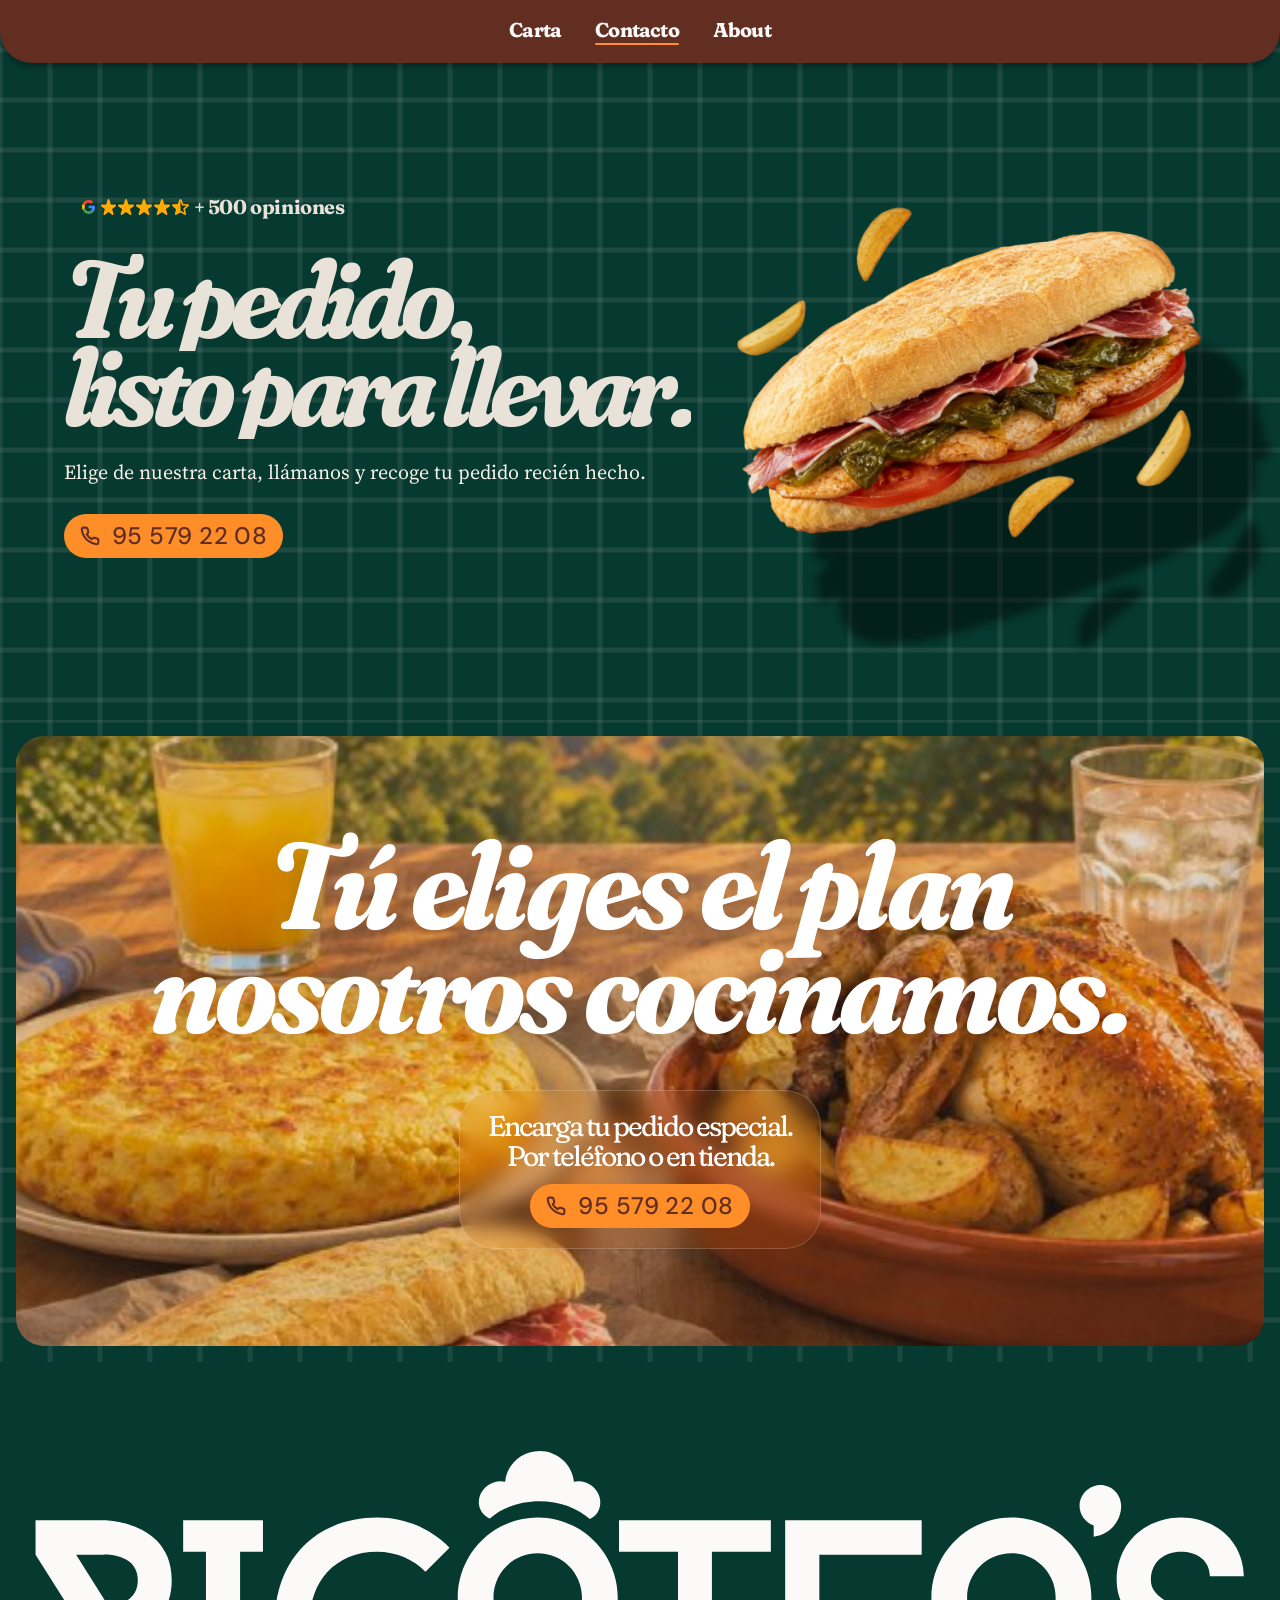
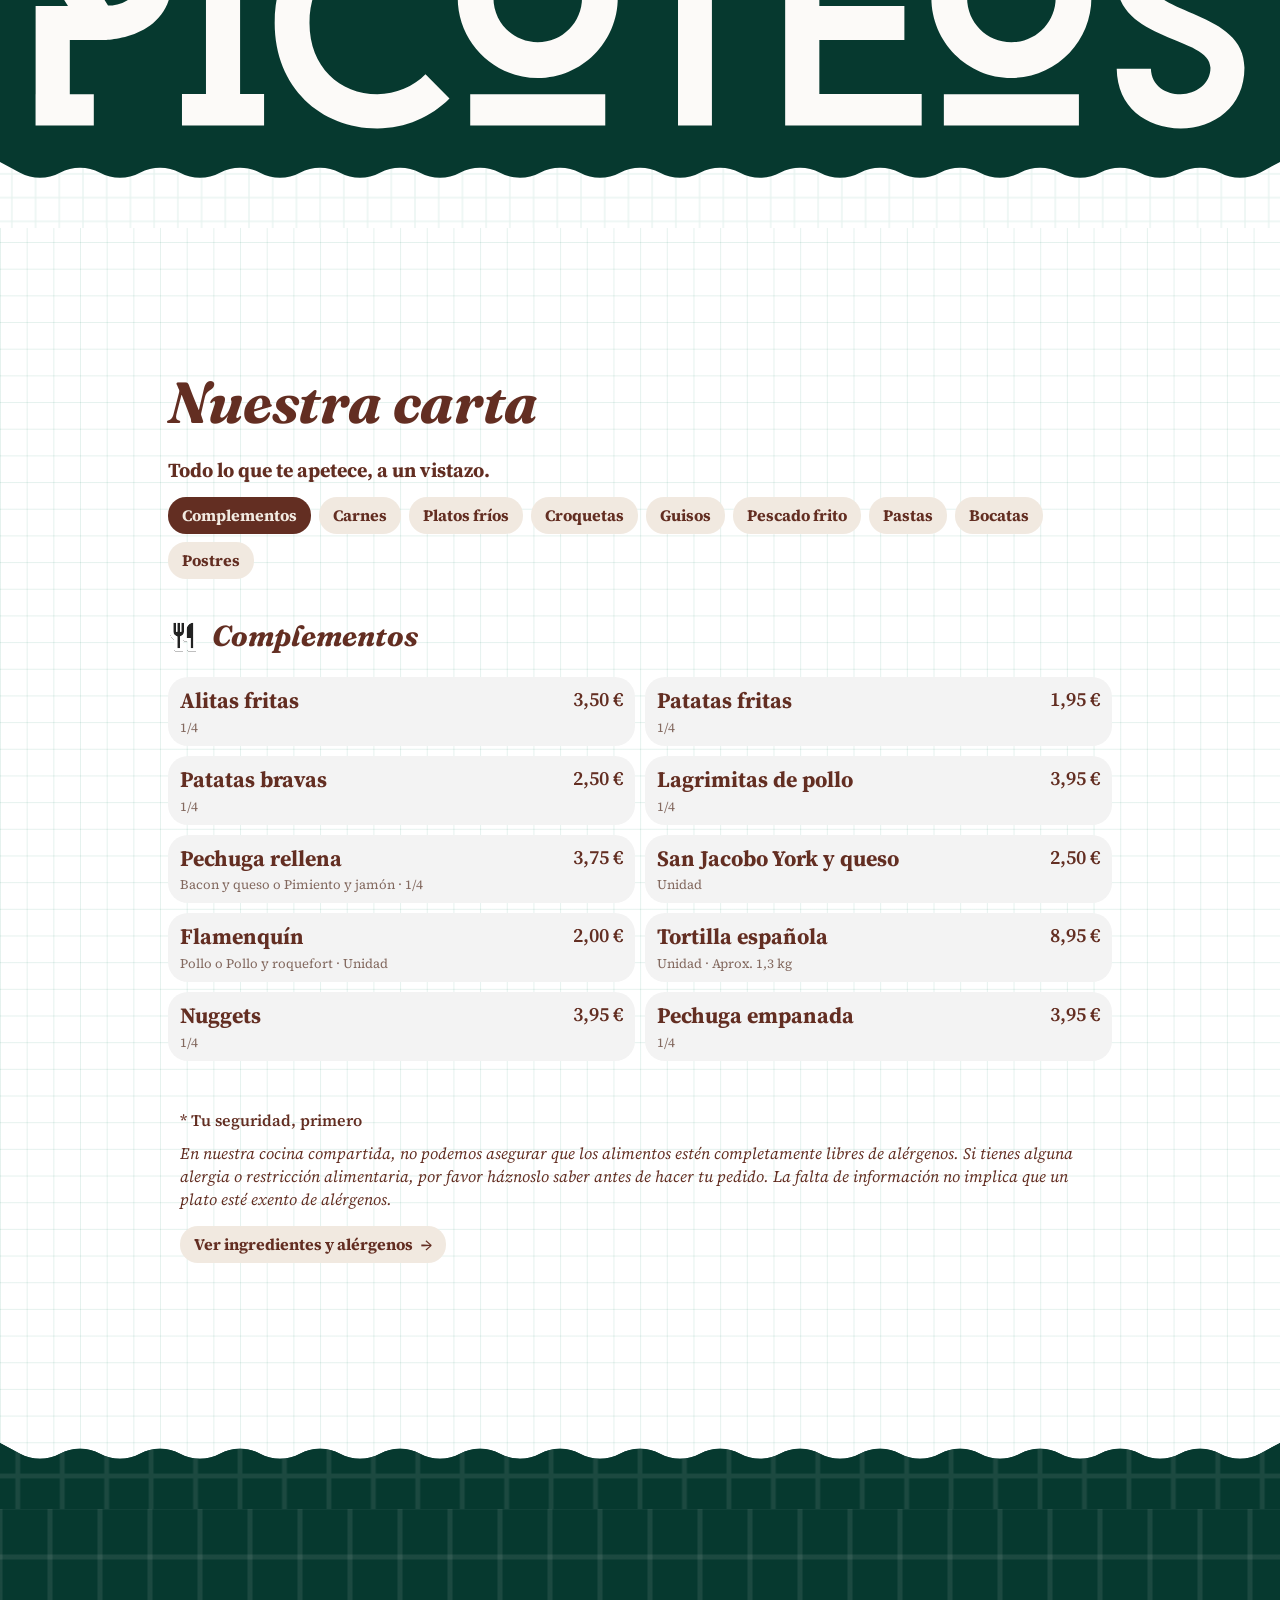
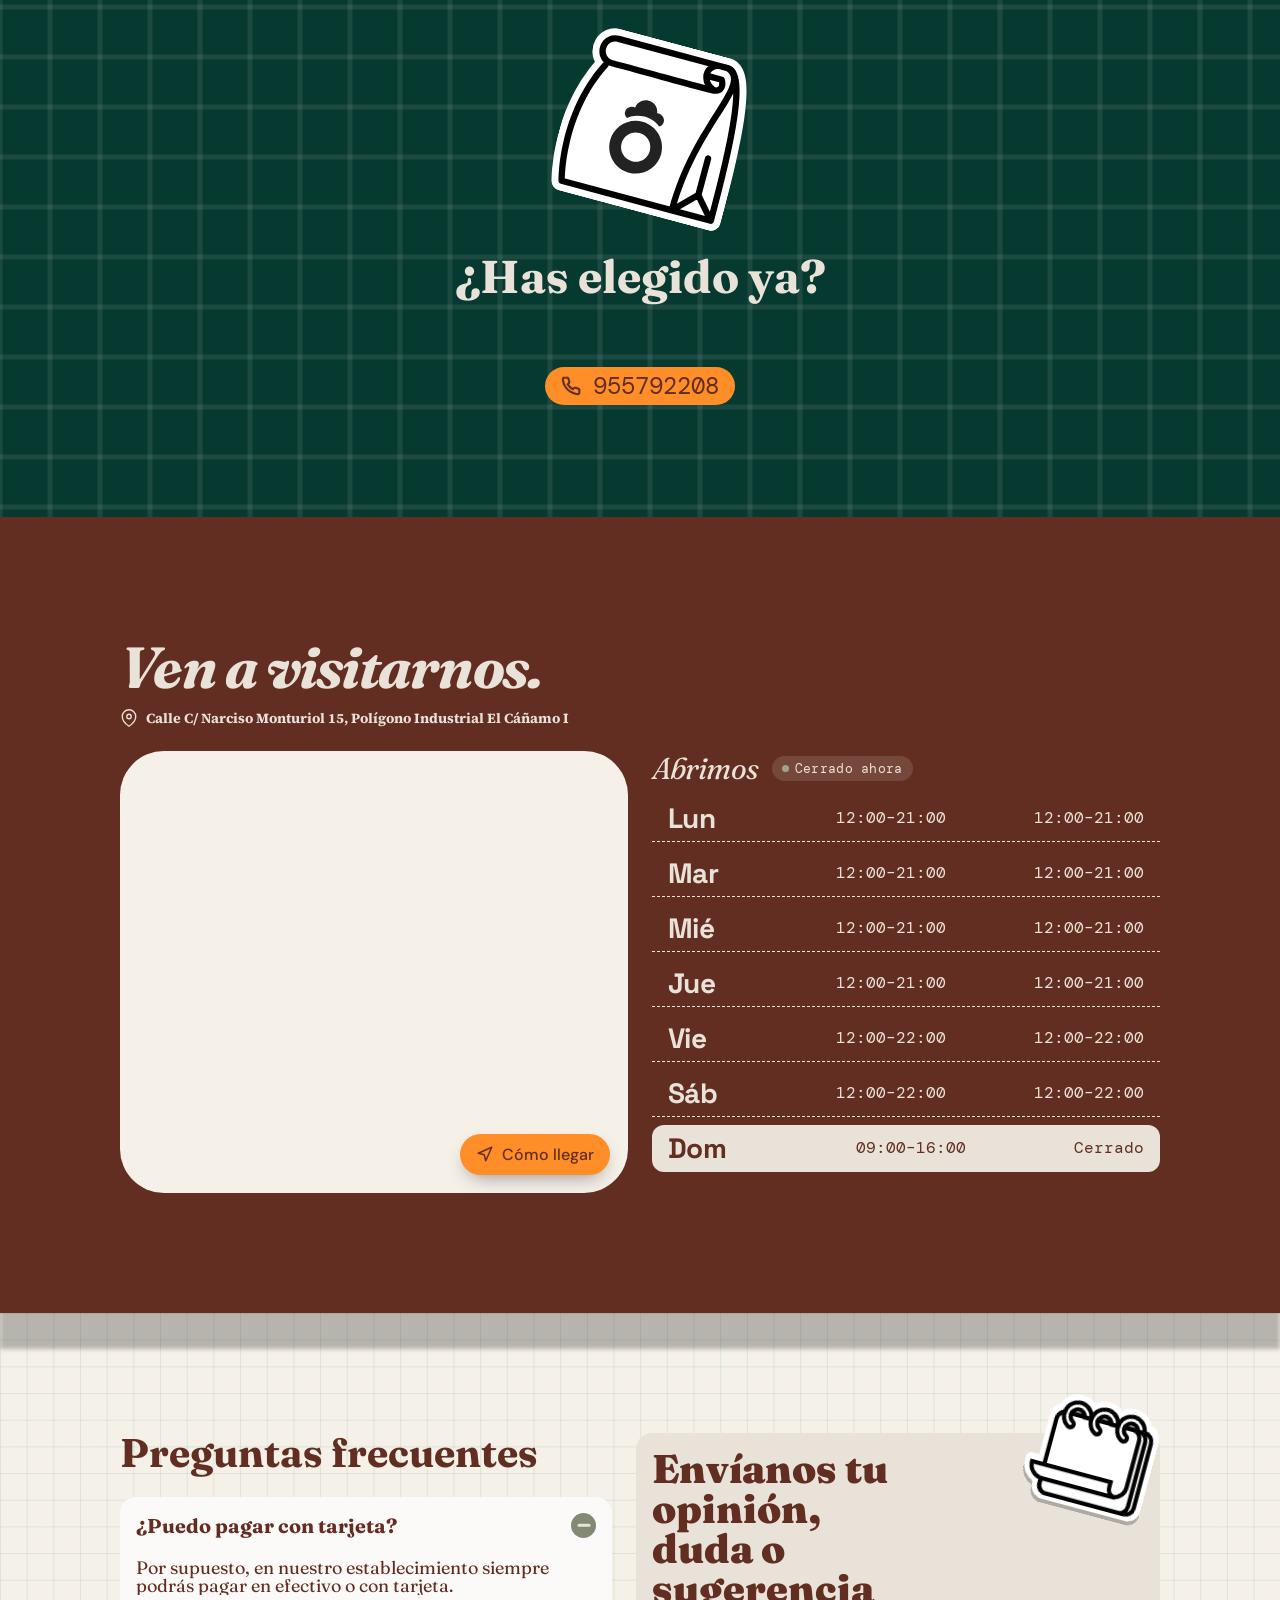
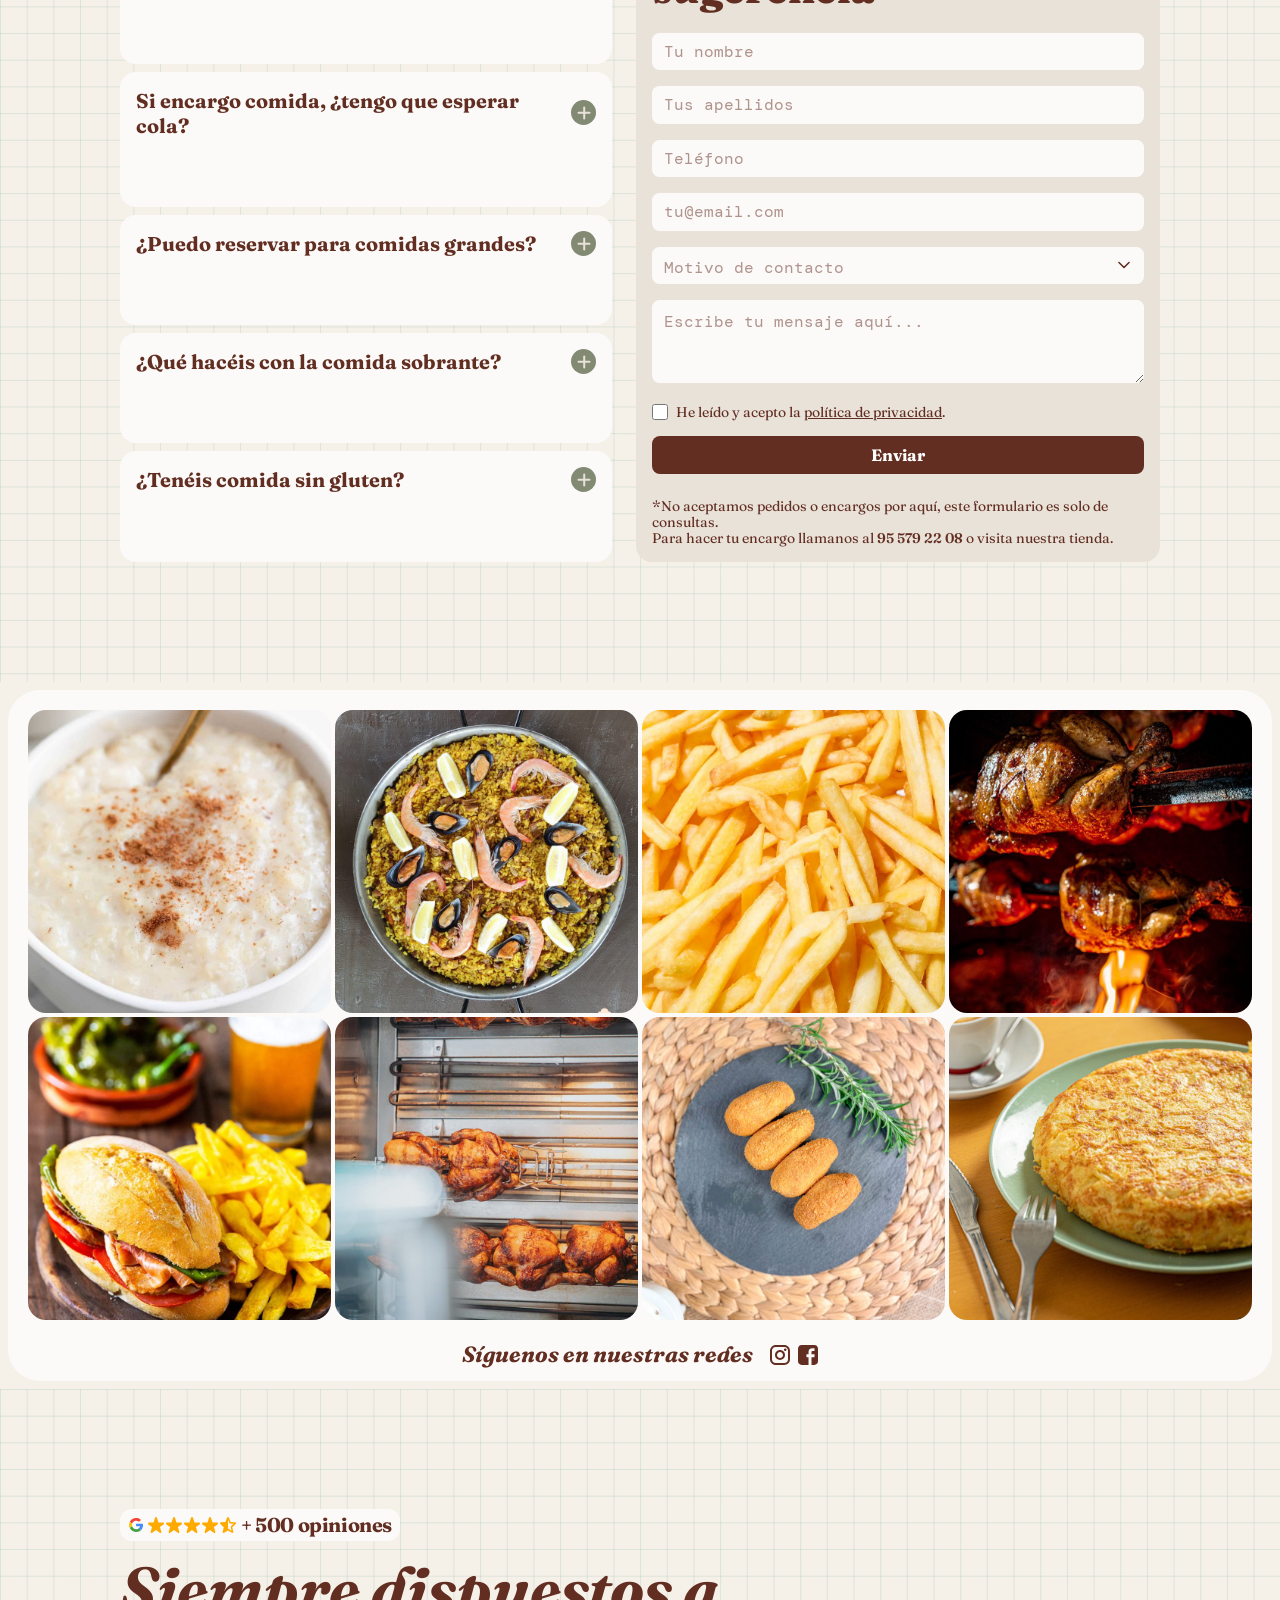
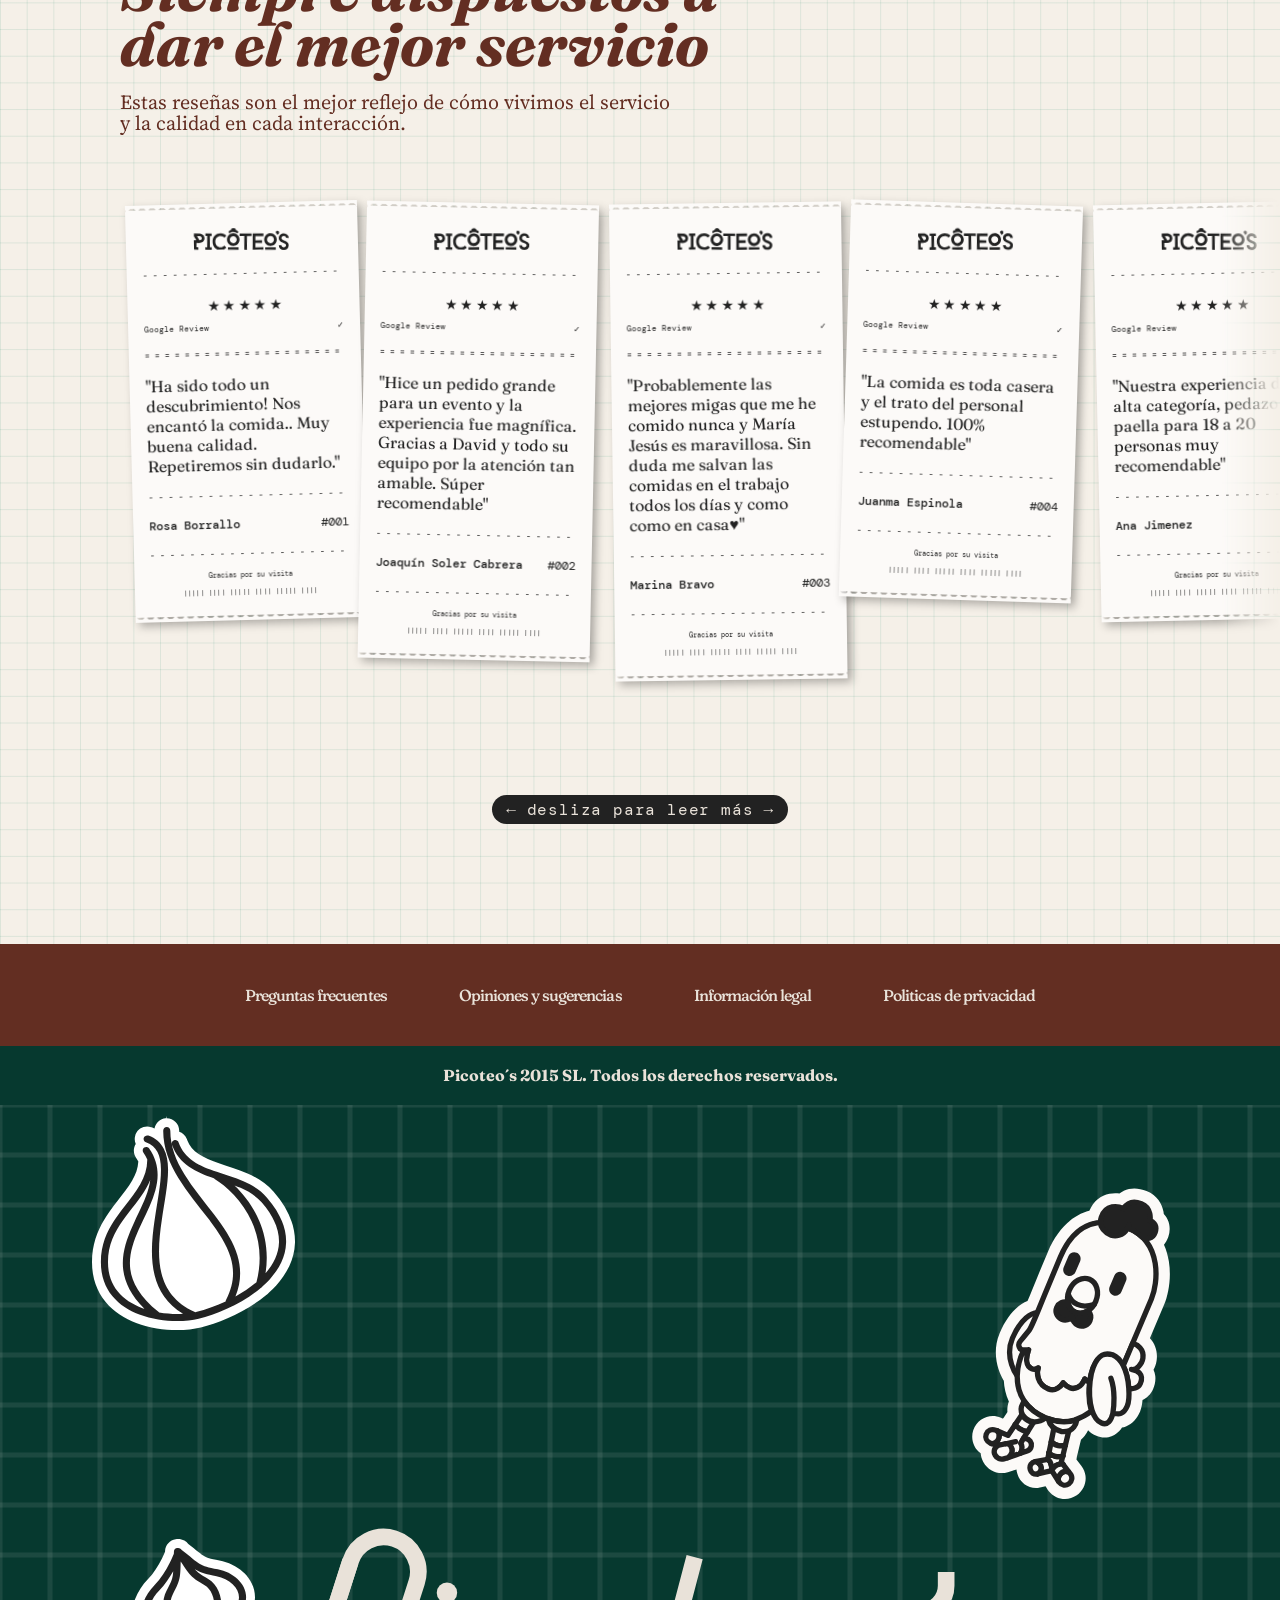
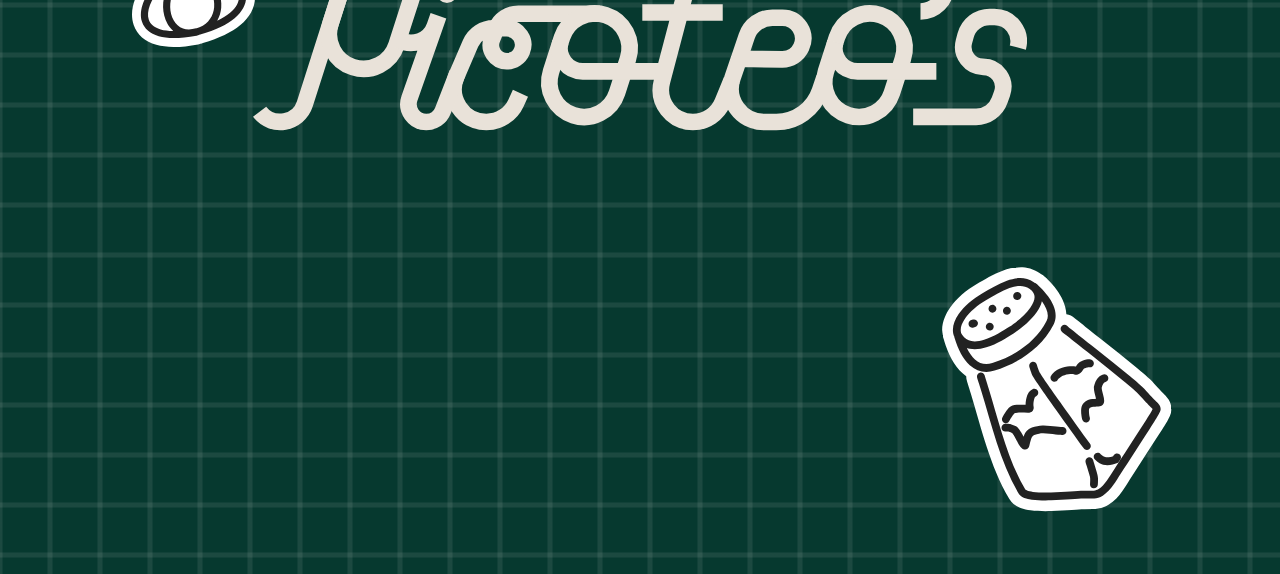
==== index.html @ a6cbffd2 "Web de Picoteo's: portada, alérgenos, privacidad e información legal Co-Authored-By: Claude Opus 5.5" ====
<!doctype html>
<html lang="es">
<head>
  <meta charset="utf-8">
  <meta name="viewport" content="width=device-width, initial-scale=1">
  <title>Picoteo's · Comida casera para llevar en San José de la Rinconada</title>
  <meta name="description" content="Comida casera recién hecha para llevar en San José de la Rinconada (Sevilla). Elige de nuestra carta, llámanos al 95 579 22 08 y recoge tu pedido.">
  <meta name="theme-color" content="#06392f">
  <meta property="og:title" content="Picoteo's · Tu pedido, listo para llevar">
  <meta property="og:description" content="Elige de nuestra carta, llámanos y recoge tu pedido recién hecho.">
  <meta property="og:image" content="assets/hero-bocadillo.png">
  <link rel="icon" href="assets/favicon.svg" type="image/svg+xml">
  <link rel="preconnect" href="https://fonts.googleapis.com">
  <link rel="preconnect" href="https://fonts.gstatic.com" crossorigin>
  <link href="https://fonts.googleapis.com/css2?family=DM+Mono:wght@400;500&family=DM+Sans:opsz,wght@9..40,500&family=Fraunces:ital,opsz,wght,SOFT,WONK@0,9..144,100..900,0..100,0..1;1,9..144,100..900,0..100,0..1&family=Source+Serif+4:ital,opsz,wght@0,8..60,400;0,8..60,600;0,8..60,700;1,8..60,400&family=Space+Grotesk:wght@700&display=swap" rel="stylesheet">
  <link rel="stylesheet" href="css/styles.css">
  <script>document.documentElement.classList.add('js')</script>
  <script type="application/ld+json">
  {"@context":"https://schema.org","@type":"Restaurant","name":"Picoteo's","servesCuisine":"Comida casera para llevar","telephone":"+34955792208","email":"comidaspicoteos@gmail.com","address":{"@type":"PostalAddress","streetAddress":"C/ Narciso Monturiol 15, Polígono Industrial El Cáñamo I","addressLocality":"San José de la Rinconada","postalCode":"41300","addressRegion":"Sevilla","addressCountry":"ES"},"sameAs":["https://www.instagram.com/picoteo_s/","https://www.facebook.com/picoteoss"]}
  </script>
</head>
<body>

<header class="nav" id="nav">
  <nav aria-label="Principal">
    <ul class="nav__links">
      <li><a href="#carta">Carta</a></li>
      <li><a href="#contacto">Contacto</a></li>
      <li><a href="#nosotros">About</a></li>
    </ul>
  </nav>
</header>

<main>

  <!-- HERO -->
  <section class="hero grid-dark" id="inicio" aria-labelledby="hero-title">
    <div class="hero__inner">
      <div class="hero__text">
        <div class="rating reveal" style="--d:.05s" aria-label="Valoración 4,5 de 5 en Google, más de 500 opiniones">
          <span class="rating__icons" aria-hidden="true">
            <img class="rating__google" src="assets/google.svg" alt="">
            <span class="rating__stars">
              <img src="assets/estrella.svg" alt=""><img src="assets/estrella.svg" alt=""><img src="assets/estrella.svg" alt=""><img src="assets/estrella.svg" alt=""><img src="assets/estrella-media.svg" alt="">
            </span>
          </span>
          <span class="rating__text">+ 500 opiniones</span>
        </div>
        <h1 class="hero__title" id="hero-title">
          <span class="line"><span style="--d:.1s">Tu pedido,</span></span>
          <span class="line"><span style="--d:.22s">listo para llevar.</span></span>
        </h1>
        <p class="hero__lead reveal" style="--d:.35s">Elige de nuestra carta, llámanos y recoge tu pedido recién hecho.</p>
        <a class="btn-tel reveal" style="--d:.45s" href="tel:+34955792208" aria-label="Llamar al 95 579 22 08">
          <img src="assets/telefono.svg" alt=""><span>95 579 22 08</span>
        </a>
      </div>
      <div class="hero__media">
        <div class="hero__img-wrap" data-parallax="12">
          <picture><source srcset="assets/hero-bocadillo.webp" type="image/webp"><img class="hero__img" src="assets/hero-bocadillo.png" alt="Serranito de pollo con jamón, pimiento y tomate, con patatas fritas" width="1199" height="873"></picture>
        </div>
      </div>
    </div>
  </section>

  <!-- TÚ ELIGES EL PLAN -->
  <section class="plan grid-dark" id="nosotros" aria-labelledby="plan-title">
    <div class="plan__card zoom-in">
      <img class="plan__bg" src="assets/plan-fondo.jpg" alt="" data-parallax-bg>
      <h2 class="plan__title" id="plan-title"><span class="reveal" style="display:block;--d:.1s">Tú eliges el plan</span><span class="reveal" style="display:block;--d:.22s">nosotros cocinamos.</span></h2>
      <div class="plan__box reveal" style="--d:.35s">
        <p>Encarga tu pedido especial.<br>Por teléfono o en tienda.</p>
        <a class="btn-tel" href="tel:+34955792208" aria-label="Llamar al 95 579 22 08">
          <img src="assets/telefono-2.svg" alt=""><span>95 579 22 08</span>
        </a>
      </div>
    </div>
  </section>

  <!-- LOGO -->
  <div class="logo-band-wrap" aria-hidden="true">
    <img class="logo-band reveal" src="assets/logo-banda.svg" alt="" width="1440" height="452">
  </div>

  <!-- CARTA -->
  <section class="carta grid-light" id="carta" aria-labelledby="carta-title">
    <img class="wave wave--top" src="assets/ola-superior.svg" alt="" aria-hidden="true" width="1440" height="74">
    <div class="carta__bento">
      <div class="carta__inner">
        <div class="carta__head">
          <h2 class="h-carta reveal" id="carta-title">Nuestra carta</h2>
          <p class="carta__sub reveal" style="--d:.08s">Todo lo que te apetece, a un vistazo.</p>
          <div class="tabs reveal" style="--d:.15s" role="tablist" aria-label="Secciones de la carta" id="tabs"></div>
        </div>

        <div class="carta__section" id="carta-panel" role="tabpanel" aria-labelledby="tab-complementos">
          <div class="carta__section-title">
            <img src="assets/icono-carta.svg" alt="" aria-hidden="true">
            <h3 id="carta-seccion">Complementos</h3>
          </div>
          <ul class="platos" id="platos">
            <!-- se rellena con js/carta.js; contenido inicial para SEO / sin JS -->
            <li class="plato"><div class="plato__info"><p class="plato__nombre">Alitas fritas</p><p class="plato__desc">1/4</p></div><p class="plato__precio">3,50 €</p></li>
            <li class="plato"><div class="plato__info"><p class="plato__nombre">Patatas fritas</p><p class="plato__desc">1/4</p></div><p class="plato__precio">1,95 €</p></li>
            <li class="plato"><div class="plato__info"><p class="plato__nombre">Patatas bravas</p><p class="plato__desc">1/4</p></div><p class="plato__precio">2,50 €</p></li>
            <li class="plato"><div class="plato__info"><p class="plato__nombre">Lagrimitas de pollo</p><p class="plato__desc">1/4</p></div><p class="plato__precio">3,95 €</p></li>
            <li class="plato"><div class="plato__info"><p class="plato__nombre">Pechuga rellena</p><p class="plato__desc">Bacon y queso o Pimiento y jamón · 1/4</p></div><p class="plato__precio">3,75 €</p></li>
            <li class="plato"><div class="plato__info"><p class="plato__nombre">San Jacobo York y queso</p><p class="plato__desc">Unidad</p></div><p class="plato__precio">2,50 €</p></li>
            <li class="plato"><div class="plato__info"><p class="plato__nombre">Flamenquín</p><p class="plato__desc">Pollo o Pollo y roquefort · Unidad</p></div><p class="plato__precio">2,00 €</p></li>
            <li class="plato"><div class="plato__info"><p class="plato__nombre">Tortilla española</p><p class="plato__desc">Unidad · Aprox. 1,3 kg</p></div><p class="plato__precio">8,95 €</p></li>
            <li class="plato"><div class="plato__info"><p class="plato__nombre">Nuggets</p><p class="plato__desc">1/4</p></div><p class="plato__precio">3,95 €</p></li>
            <li class="plato"><div class="plato__info"><p class="plato__nombre">Pechuga empanada</p><p class="plato__desc">1/4</p></div><p class="plato__precio">3,95 €</p></li>
          </ul>
        </div>

        <div class="carta__nota reveal">
          <p><strong>* Tu seguridad, primero</strong></p>
          <p><em>En nuestra cocina compartida, no podemos asegurar que los alimentos estén completamente libres de alérgenos. Si tienes alguna alergia o restricción alimentaria, por favor háznoslo saber antes de hacer tu pedido. La falta de información no implica que un plato esté exento de alérgenos.</em></p>
          <a class="link-alergenos" href="alergenos.html">Ver ingredientes y alérgenos <span aria-hidden="true">→</span></a>
        </div>
      </div>
    </div>
    <img class="wave wave--bottom" src="assets/ola-inferior.svg" alt="" aria-hidden="true" width="1440" height="74">
  </section>

  <!-- CTA -->
  <section class="cta grid-dark" aria-labelledby="cta-title">
    <div class="cta__inner">
      <div class="cta__sticker reveal"><img src="assets/sticker-bolsa.svg" alt="" aria-hidden="true"></div>
      <h2 class="reveal" style="--d:.08s" id="cta-title">¿Has elegido ya?</h2>
      <p class="reveal" style="--d:.16s">Llama ahora y recoge tu pedido</p>
      <a class="btn-tel btn-tel--mono reveal" style="--d:.24s" href="tel:+34955792208" aria-label="Llamar al 955 792 208">
        <img src="assets/telefono-3.svg" alt=""><span>955792208</span>
      </a>
    </div>
  </section>

  <!-- VEN A VISITARNOS -->
  <section class="visita" id="visitanos" aria-labelledby="visita-title">
    <div class="visita__inner">
      <h2 class="reveal" id="visita-title">Ven a visitarnos.</h2>
      <a class="visita__dir reveal" style="--d:.06s" href="https://share.google/1BEOyxbYcfR8LQf0x" target="_blank" rel="noopener">
        <img src="assets/pin.svg" alt=""><span>Calle C/ Narciso Monturiol 15, Polígono Industrial El Cáñamo I</span>
      </a>
      <div class="visita__grid">
        <div class="mapa zoom-in">
          <iframe title="Mapa: Picoteo's en C/ Narciso Monturiol 15, San José de la Rinconada" loading="lazy" referrerpolicy="no-referrer-when-downgrade" allowfullscreen
            src="https://maps.google.com/maps?q=Picoteo's%2C%20Calle%20Narciso%20Monturiol%2015%2C%2041300%20San%20Jos%C3%A9%20de%20la%20Rinconada%2C%20Sevilla&z=16&hl=es&output=embed"></iframe>
          <a class="mapa__btn" target="_blank" rel="noopener" href="https://www.google.com/maps/dir/?api=1&destination=Picoteo's%2C%20Calle%20Narciso%20Monturiol%2015%2C%2041300%20San%20Jos%C3%A9%20de%20la%20Rinconada%2C%20Sevilla">
            <svg viewBox="0 0 24 24" fill="none" stroke="currentColor" stroke-width="2" stroke-linecap="round" stroke-linejoin="round" aria-hidden="true"><path d="M3 11l18-8-8 18-2-8-8-2z"/></svg>
            Cómo llegar
          </a>
        </div>
        <div class="horario">
          <h3 class="reveal">Abrimos <span class="estado" id="estado" hidden></span></h3>
          <div class="dia reveal" data-dia="1" style="--d:.04s"><span class="dia__nombre">Lun</span><span class="dia__h">12:00–21:00</span><span class="dia__h">12:00–21:00</span></div>
          <div class="dia reveal" data-dia="2" style="--d:.08s"><span class="dia__nombre">Mar</span><span class="dia__h">12:00–21:00</span><span class="dia__h">12:00–21:00</span></div>
          <div class="dia reveal" data-dia="3" style="--d:.12s"><span class="dia__nombre">Mié</span><span class="dia__h">12:00–21:00</span><span class="dia__h">12:00–21:00</span></div>
          <div class="dia reveal" data-dia="4" style="--d:.16s"><span class="dia__nombre">Jue</span><span class="dia__h">12:00–21:00</span><span class="dia__h">12:00–21:00</span></div>
          <div class="dia reveal" data-dia="5" style="--d:.20s"><span class="dia__nombre">Vie</span><span class="dia__h">12:00–22:00</span><span class="dia__h">12:00–22:00</span></div>
          <div class="dia reveal" data-dia="6" style="--d:.24s"><span class="dia__nombre">Sáb</span><span class="dia__h">12:00–22:00</span><span class="dia__h">12:00–22:00</span></div>
          <div class="dia reveal" data-dia="0" style="--d:.28s"><span class="dia__nombre">Dom</span><span class="dia__h">09:00–16:00</span><span class="dia__h">Cerrado</span></div>
        </div>
      </div>
    </div>
  </section>

  <!-- FAQ + FORMULARIO -->
  <section class="faqform grid-light" id="contacto" aria-label="Preguntas frecuentes y contacto">
    <div class="faqform__inner">
      <div class="faq" id="faq">
        <h2 class="reveal">Preguntas frecuentes</h2>
        <div class="faq__list">
          <div class="faq__item is-open reveal">
            <button class="faq__q" aria-expanded="true" aria-controls="faq-a1" id="faq-q1">
              <span>¿Puedo pagar con tarjeta?</span>
              <span class="toggle" aria-hidden="true" data-name="botón minimizar"></span>
            </button>
            <div class="faq__a" id="faq-a1" role="region" aria-labelledby="faq-q1"><div><p>Por supuesto, en nuestro establecimiento siempre podrás pagar en efectivo o con tarjeta.</p></div></div>
          </div>
          <div class="faq__item reveal" style="--d:.05s">
            <button class="faq__q" aria-expanded="false" aria-controls="faq-a2" id="faq-q2">
              <span>Si encargo comida, ¿tengo que esperar cola?</span>
              <span class="toggle" aria-hidden="true" data-name="botón maximizar"></span>
            </button>
            <div class="faq__a" id="faq-a2" role="region" aria-labelledby="faq-q2"><div><p>No. Llámanos al <a href="tel:+34955792208">95 579 22 08</a>, dinos qué quieres y a qué hora pasas, y tendrás tu pedido preparado para recogerlo sin esperas.</p></div></div>
          </div>
          <div class="faq__item reveal" style="--d:.1s">
            <button class="faq__q" aria-expanded="false" aria-controls="faq-a3" id="faq-q3">
              <span>¿Puedo reservar para comidas grandes?</span>
              <span class="toggle" aria-hidden="true" data-name="botón maximizar"></span>
            </button>
            <div class="faq__a" id="faq-a3" role="region" aria-labelledby="faq-q3"><div><p>Sí. Preparamos encargos para reuniones, celebraciones y eventos, como paellas o bandejas para grupos. Llámanos con antelación y lo organizamos contigo.</p></div></div>
          </div>
          <div class="faq__item reveal" style="--d:.15s">
            <button class="faq__q" aria-expanded="false" aria-controls="faq-a4" id="faq-q4">
              <span>¿Qué hacéis con la comida sobrante?</span>
              <span class="toggle" aria-hidden="true" data-name="botón maximizar"></span>
            </button>
            <div class="faq__a" id="faq-a4" role="region" aria-labelledby="faq-q4"><div><p>Cocinamos cada día ajustando las cantidades para que todo salga recién hecho y se desperdicie lo mínimo posible.</p></div></div>
          </div>
          <div class="faq__item reveal" style="--d:.2s">
            <button class="faq__q" aria-expanded="false" aria-controls="faq-a5" id="faq-q5">
              <span>¿Tenéis comida sin gluten?</span>
              <span class="toggle" aria-hidden="true" data-name="botón maximizar"></span>
            </button>
            <div class="faq__a" id="faq-a5" role="region" aria-labelledby="faq-q5"><div><p>Muchos de nuestros platos no llevan gluten entre sus ingredientes; puedes consultarlos en <a href="alergenos.html">ingredientes y alérgenos</a>. Al ser una cocina compartida no podemos garantizar la ausencia de trazas, así que avísanos de tu alergia al hacer el pedido.</p></div></div>
          </div>
        </div>
      </div>

      <div class="form-card reveal" style="--d:.1s">
        <div class="form-card__sticker" aria-hidden="true"><img src="assets/sticker-calendario.svg" alt=""></div>
        <h2 id="form-title">Envíanos tu opinión,<br>duda o sugerencia</h2>
        <form class="form" id="form" action="https://formsubmit.co/comidaspicoteos@gmail.com" method="POST" novalidate aria-labelledby="form-title">
          <input type="hidden" name="_subject" value="Nuevo mensaje desde la web de Picoteo's">
          <input type="hidden" name="_template" value="table">
          <input type="hidden" name="_captcha" value="false">
          <input type="text" name="_honey" class="hp" tabindex="-1" autocomplete="off" aria-hidden="true">
          <div class="field"><label class="sr-only" for="f-nombre">Tu nombre</label><input id="f-nombre" name="Nombre" type="text" placeholder="Tu nombre" autocomplete="given-name" required></div>
          <div class="field"><label class="sr-only" for="f-apellidos">Tus apellidos</label><input id="f-apellidos" name="Apellidos" type="text" placeholder="Tus apellidos" autocomplete="family-name"></div>
          <div class="field"><label class="sr-only" for="f-tel">Teléfono</label><input id="f-tel" name="Teléfono" type="tel" placeholder="Teléfono" autocomplete="tel" inputmode="tel" pattern="[0-9+\s()-]{9,}"></div>
          <div class="field"><label class="sr-only" for="f-email">Email</label><input id="f-email" name="email" type="email" placeholder="tu@email.com" autocomplete="email" required></div>
          <div class="field"><label class="sr-only" for="f-motivo">Motivo de contacto</label>
            <select id="f-motivo" name="Motivo" required>
              <option value="" disabled selected>Motivo de contacto</option>
              <option>Opinión</option>
              <option>Duda</option>
              <option>Sugerencia</option>
              <option>Otro</option>
            </select>
          </div>
          <div class="field"><label class="sr-only" for="f-msg">Mensaje</label><textarea id="f-msg" name="Mensaje" placeholder="Escribe tu mensaje aquí..." required></textarea></div>
          <label class="check"><input type="checkbox" name="Acepta privacidad" value="Sí" required> <span>He leído y acepto la <a href="politica-privacidad.html" target="_blank">política de privacidad</a>.</span></label>
          <button class="btn-enviar" type="submit"><span class="label">Enviar</span><span class="spinner" aria-hidden="true"></span></button>
          <div class="form__msg" id="form-msg" role="status" aria-live="polite"></div>
        </form>
        <p class="form__note">*No aceptamos pedidos o encargos por aquí, este formulario es solo de consultas.<br>Para hacer tu encargo llamanos al <a href="tel:+34955792208">95 579 22 08</a> o visita nuestra tienda.</p>
      </div>
    </div>
  </section>

  <!-- REDES SOCIALES -->
  <section class="redes" aria-label="Síguenos en nuestras redes">
    <div class="redes__card reveal">
      <div class="feed" id="feed">
        <div class="feed__widget">
          <div id="JFWebsiteWidget-01a1a832a20870008c680a4276f1d2449093"></div>
        </div>
        <div class="feed__fallback" aria-label="Publicaciones de Instagram">
          <a href="https://www.instagram.com/picoteo_s/" target="_blank" rel="noopener"><img src="assets/insta-1.jpg" alt="Arroz con leche con canela" loading="lazy"></a>
          <a href="https://www.instagram.com/picoteo_s/" target="_blank" rel="noopener"><img src="assets/insta-2.jpg" alt="Paella de marisco" loading="lazy"></a>
          <a href="https://www.instagram.com/picoteo_s/" target="_blank" rel="noopener"><img src="assets/insta-3.jpg" alt="Patatas fritas" loading="lazy"></a>
          <a href="https://www.instagram.com/picoteo_s/" target="_blank" rel="noopener"><img src="assets/insta-4.jpg" alt="Pollos asados al fuego" loading="lazy"></a>
          <a href="https://www.instagram.com/picoteo_s/" target="_blank" rel="noopener"><img src="assets/insta-5.jpg" alt="Serranito con patatas y cerveza" loading="lazy"></a>
          <a href="https://www.instagram.com/picoteo_s/" target="_blank" rel="noopener"><img src="assets/insta-6.jpg" alt="Asador de pollos" loading="lazy"></a>
          <a href="https://www.instagram.com/picoteo_s/" target="_blank" rel="noopener"><img src="assets/insta-7.jpg" alt="Croquetas caseras" loading="lazy"></a>
          <a href="https://www.instagram.com/picoteo_s/" target="_blank" rel="noopener"><img src="assets/insta-8.jpg" alt="Tortilla de patatas" loading="lazy"></a>
        </div>
      </div>
      <div class="redes__foot">
        <p>Síguenos en nuestras redes</p>
        <div class="redes__icons">
          <a href="https://www.instagram.com/picoteo_s/" target="_blank" rel="noopener" aria-label="Instagram de Picoteo's"><img src="assets/instagram.svg" alt=""></a>
          <a href="https://www.facebook.com/picoteoss" target="_blank" rel="noopener" aria-label="Facebook de Picoteo's"><img src="assets/facebook.svg" alt=""></a>
        </div>
      </div>
    </div>
  </section>

  <!-- TESTIMONIOS -->
  <section class="testimonios grid-light" id="opiniones" aria-labelledby="testimonios-title">
    <div class="testimonios__head">
      <div class="rating reveal" aria-label="Valoración 4,5 de 5 en Google, más de 500 opiniones">
        <span class="rating__icons" aria-hidden="true">
          <img class="rating__google" src="assets/google-2.svg" alt="">
          <span class="rating__stars">
            <img src="assets/estrella-2.svg" alt=""><img src="assets/estrella-2.svg" alt=""><img src="assets/estrella-2.svg" alt=""><img src="assets/estrella-2.svg" alt=""><img src="assets/estrella-media-2.svg" alt="">
          </span>
        </span>
        <span class="rating__text">+ 500 opiniones</span>
      </div>
      <h2 class="reveal" style="--d:.06s" id="testimonios-title">Siempre dispuestos a dar el mejor servicio</h2>
      <p class="testimonios__lead reveal" style="--d:.12s">Estas reseñas son el mejor reflejo de cómo vivimos el servicio<br>y la calidad en cada interacción.</p>
    </div>
    <div class="strip" id="strip" tabindex="0" aria-label="Reseñas de clientes, desplázate horizontalmente"></div>
    <div class="swipe"><span><button type="button" data-dir="-1" aria-label="Reseñas anteriores">←</button> desliza para leer más <button type="button" data-dir="1" aria-label="Más reseñas">→</button></span></div>
  </section>

</main>

<footer>
  <nav class="footer-links" aria-label="Pie de página">
    <ul>
      <li><a href="#faq">Preguntas frecuentes</a></li>
      <li><a href="#contacto">Opiniones y sugerencias</a></li>
      <li><a href="informacion-legal.html">Información legal</a></li>
      <li><a href="politica-privacidad.html">Politicas de privacidad</a></li>
    </ul>
  </nav>
  <div class="copy"><p>Picoteo´s 2015 SL. Todos los derechos reservados.</p></div>
  <div class="footer-art grid-dark" aria-hidden="true">
    <img class="sticker sticker--cebolla" src="assets/sticker-cebolla.svg" alt="">
    <img class="sticker sticker--ajo" src="assets/sticker-ajo.svg" alt="">
    <img class="sticker sticker--pollo" src="assets/sticker-pollo.svg" alt="">
    <img class="sticker sticker--salero" src="assets/sticker-salero.svg" alt="">
    <img class="footer-art__firma reveal" src="assets/firma-picoteos.svg" alt="">
  </div>
</footer>

<script src="js/carta.js"></script>
<script src="js/main.js"></script>
<script src="https://www.jotform.com/website-widgets/embed/01a1a832a20870008c680a4276f1d2449093" defer></script>
</body>
</html>
---- css/styles.css ----
/* =========================================================
   Picoteo's — estilos (fieles al diseño "Esta es la web")
   ========================================================= */
:root {
  --verde: #06392f;
  --marron: #632e22;
  --crema: #e9e2d9;
  --crema-2: #f5f0e8;
  --crema-3: #f1e9e0;
  --gris: #fcfaf8;
  --gris-plato: #f3f3f3;
  --naranja: #ff8d28;
  --amarillo: #ffaa01;
  --oliva: #828a74;
  --negro: #222222;
  --marron-suave: #83695f;

  --f-display: "Fraunces", Georgia, serif;
  --f-serif: "Source Serif 4", Georgia, serif;
  --f-sans: "DM Sans", system-ui, sans-serif;
  --f-mono: "DM Mono", ui-monospace, monospace;
  --f-grot: "Space Grotesk", system-ui, sans-serif;

  --ease: cubic-bezier(.22, 1, .36, 1);
  --ease-spring: cubic-bezier(.34, 1.56, .64, 1);
  --wrap: 1200px;
  --gutter: clamp(16px, 8.33vw, 120px);
}

*, *::before, *::after { box-sizing: border-box; }
html { scroll-behavior: smooth; -webkit-text-size-adjust: 100%; }
body {
  margin: 0;
  background: var(--verde);
  color: var(--marron);
  font-family: var(--f-serif);
  -webkit-font-smoothing: antialiased;
  overflow-x: hidden;
}
img { display: block; max-width: 100%; }
a { color: inherit; }
button { font: inherit; }
:focus-visible { outline: 3px solid var(--naranja); outline-offset: 3px; border-radius: 6px; }
.sr-only { position: absolute; width: 1px; height: 1px; overflow: hidden; clip: rect(0 0 0 0); white-space: nowrap; }

/* Ejes variables de Fraunces usados en el diseño */
.wonk { font-variation-settings: "SOFT" 0, "WONK" 1; }

/* ---------- Fondos de cuadrícula ---------- */
.grid-dark {
  background-color: var(--verde);
  background-image:
    linear-gradient(rgba(217, 217, 217, .1) 5px, transparent 5px),
    linear-gradient(90deg, rgba(217, 217, 217, .1) 5px, transparent 5px);
  background-size: 50px 50px;
  background-position: -2.5px -2.5px;
}
.grid-light {
  background-image:
    linear-gradient(rgba(0, 124, 88, .1) 1.33px, transparent 1.33px),
    linear-gradient(90deg, rgba(0, 124, 88, .1) 1.33px, transparent 1.33px);
  background-size: 26.68px 26.68px;
}

/* ---------- Navegación ---------- */
.nav {
  position: fixed; inset: 0 0 auto 0; z-index: 50;
  display: flex; justify-content: center; align-items: center;
  padding: 20px 28px;
  background: var(--marron);
  border-radius: 0 0 32px 32px;
  filter: drop-shadow(0 4px 2px rgba(0, 0, 0, .25));
  transition: transform .5s var(--ease);
}
.nav.is-hidden { transform: translateY(-110%); }
.nav__links { display: flex; gap: 34px; list-style: none; margin: 0; padding: 0; }
.nav__links a {
  position: relative; display: inline-block;
  font-family: var(--f-display); font-weight: 700; font-size: 20px; line-height: .75;
  letter-spacing: -.8px; color: var(--gris); text-decoration: none;
  font-variation-settings: "SOFT" 100, "WONK" 1;
  padding: 2px 0 6px;
}
.nav__links a::after {
  content: ""; position: absolute; left: 0; right: 0; bottom: -2px; height: 2px;
  background: var(--naranja); border-radius: 2px;
  transform: scaleX(0); transform-origin: left; transition: transform .35s var(--ease);
}
.nav__links a:hover::after, .nav__links a.is-active::after { transform: scaleX(1); }
.nav__home { position: absolute; left: 28px; top: 50%; transform: translateY(-50%); display: none; }

/* ---------- Botón teléfono ---------- */
.btn-tel {
  display: inline-flex; align-items: center; gap: 12px;
  padding: 8px 16px; border-radius: 76px;
  background: var(--naranja); color: var(--marron); text-decoration: none;
  font-family: var(--f-sans); font-weight: 500; font-size: 24px; line-height: 28px; letter-spacing: .45px;
  font-variation-settings: "opsz" 14;
  transition: transform .35s var(--ease-spring), box-shadow .35s var(--ease), background-color .25s;
  box-shadow: 0 0 0 0 rgba(255, 141, 40, .0);
}
.btn-tel img { width: 20px; height: 20px; transition: transform .5s var(--ease-spring); }
.btn-tel:hover { transform: translateY(-3px) scale(1.03); box-shadow: 0 10px 24px -8px rgba(255, 141, 40, .7); background: #ff9a3f; }
.btn-tel:hover img { transform: rotate(-14deg) scale(1.1); }
.btn-tel:active { transform: translateY(0) scale(.98); }
.btn-tel--mono { font-family: var(--f-mono); font-weight: 400; line-height: 22px; letter-spacing: 0; justify-content: center; }

/* ---------- Valoración Google ---------- */
.rating { display: inline-flex; align-items: center; gap: 4.75px; padding: 7px 16.6px; }
.rating__icons { display: flex; align-items: center; gap: 4px; }
.rating__google { width: 16px; height: 16px; padding: 1px 1.2px; }
.rating__stars { display: flex; gap: 2px; height: 16px; align-items: center; }
.rating__stars img { height: 100%; width: auto; }
.rating__text {
  font-family: var(--f-display); font-weight: 700; font-size: 20px; line-height: .75; letter-spacing: -.4px;
  color: var(--crema); white-space: nowrap; font-variation-settings: "SOFT" 0, "WONK" 1;
}

/* ---------- HERO ---------- */
.hero { padding: 120px 100px 100px; display: flex; justify-content: center; min-height: 720px; align-items: center; }
.hero__inner { width: 100%; max-width: 1440px; display: flex; gap: 32px; align-items: center; }
.hero__text { display: flex; flex-direction: column; gap: 32px; align-items: flex-start; flex-shrink: 0; }
.hero__title {
  margin: 0; width: 714px; max-width: 100%;
  font-family: var(--f-display); font-style: italic; font-weight: 700;
  font-size: 124px; line-height: 98.3px; letter-spacing: -7.44px; color: var(--crema);
  font-variation-settings: "SOFT" 77, "WONK" 0;
}
.hero__title .line { display: block; overflow: hidden; padding-bottom: .08em; margin-bottom: -.08em; }
.hero__title .line > span { display: inline-block; }
.hero__lead { margin: 0; font-family: var(--f-serif); font-size: 20px; line-height: 20px; color: var(--crema-2); }
.hero__media { flex: 1 1 0; min-width: 0; position: relative; }
.hero__img {
  width: 100%; height: auto; aspect-ratio: 494 / 359.68; object-fit: cover;
  filter: drop-shadow(70px 111px 4px rgba(0, 0, 0, .45));
  animation: flotar 7s ease-in-out infinite;
  will-change: transform;
}
@keyframes flotar {
  0%, 100% { transform: translate3d(0, 0, 0) rotate(0deg); }
  50% { transform: translate3d(0, -14px, 0) rotate(-1.2deg); }
}

/* ---------- TÚ ELIGES EL PLAN ---------- */
.plan { padding: 16px; }
.plan__card {
  position: relative; overflow: hidden; border-radius: 28px;
  aspect-ratio: 1408 / 688; width: 100%;
  display: flex; flex-direction: column; gap: 48px; align-items: center; justify-content: center;
  padding: 80px 120px; isolation: isolate;
}
.plan__bg { position: absolute; inset: 0; width: 100%; height: 100%; object-fit: cover; z-index: -1; transform: scale(1.12); will-change: transform; }
.plan__title {
  margin: 0; text-align: center; color: #fff;
  font-family: var(--f-display); font-style: italic; font-weight: 768;
  font-size: 137.9px; line-height: 116.6px; letter-spacing: -4.14px; white-space: nowrap;
  font-variation-settings: "SOFT" 60, "WONK" .12;
  text-shadow: 0 6px 30px rgba(0, 0, 0, .18);
}
.plan__box {
  display: flex; flex-direction: column; gap: 12px; align-items: center;
  padding: 20px 28px; border-radius: 36px;
  background: rgba(255, 141, 40, .1);
  backdrop-filter: blur(10px) saturate(1.1); -webkit-backdrop-filter: blur(10px) saturate(1.1);
  border: 1px solid rgba(255, 255, 255, .18);
}
.plan__box p {
  margin: 0; text-align: center; color: #fff;
  font-family: var(--f-display); font-size: 28.5px; line-height: 30.5px; letter-spacing: -2px;
  font-variation-settings: "SOFT" 100, "WONK" .12;
}

/* ---------- LOGO BANDA ---------- */
.logo-band { display: block; width: 100%; height: auto; }
.logo-band-wrap { position: relative; overflow: hidden; }

/* ---------- CARTA ---------- */
.carta { position: relative; background-color: #fff; }
.wave { display: block; width: 100%; height: auto; position: relative; z-index: 2; }
.wave--top { margin-top: -2px; background-color: var(--verde); }
.wave--bottom { margin-bottom: -2px; }
.carta__bento { display: flex; justify-content: center; padding: 84px 120px 120px; }
.carta__inner { width: 100%; max-width: 1440px; display: flex; flex-direction: column; gap: 36px; padding: 48px; }
.carta__head { display: flex; flex-direction: column; gap: 12px; }
.h-carta {
  margin: 0; font-family: var(--f-display); font-style: italic; font-weight: 700;
  font-size: 58px; line-height: 1.45; color: var(--marron);
  font-variation-settings: "SOFT" 0, "WONK" 1;
}
.carta__sub { margin: 0; font-weight: 700; font-size: 20px; line-height: 1.45; }
.tabs { display: flex; flex-wrap: wrap; gap: 8px; }
.tab {
  border: 0; cursor: pointer; padding: 7px 14px; border-radius: 18px;
  background: var(--crema-3); color: var(--marron);
  font-family: var(--f-serif); font-weight: 700; font-size: 16px; line-height: 1.45;
  transition: background-color .3s var(--ease), color .3s var(--ease), transform .3s var(--ease-spring);
}
.tab:hover { transform: translateY(-2px); background: #e8dccf; }
.tab[aria-selected="true"] { background: var(--marron); color: var(--crema-3); }
.carta__section { display: flex; flex-direction: column; gap: 10px; }
.carta__section-title { display: flex; align-items: center; gap: 12px; padding-bottom: 10px; }
.carta__section-title img { width: 32px; height: 32px; }
.carta__section-title h3 {
  margin: 0; font-family: var(--f-display); font-style: italic; font-weight: 700; font-size: 29px; line-height: 1.45;
  font-variation-settings: "SOFT" 0, "WONK" 1;
}
.platos { display: grid; grid-template-columns: repeat(2, minmax(0, 1fr)); gap: 10px; list-style: none; margin: 0; padding: 0; }
.plato {
  background: var(--gris-plato); border-radius: 20px; padding: 8px 12px;
  display: flex; gap: 8px; align-items: flex-start; line-height: 1.45;
  transition: transform .35s var(--ease), box-shadow .35s var(--ease), background-color .3s;
}
.plato:hover { transform: translateY(-2px); background: #efebe6; box-shadow: 0 8px 18px -12px rgba(99, 46, 34, .45); }
.plato__info { flex: 1 1 0; min-width: 0; display: flex; flex-direction: column; gap: 2px; }
.plato__nombre { margin: 0; font-weight: 700; font-size: 22px; }
.plato__desc { margin: 0; font-size: 13px; color: var(--marron-suave); }
.plato__precio { margin: 0; width: 94px; text-align: right; font-weight: 600; font-size: 20px; flex-shrink: 0; }
.platos.is-switching .plato { opacity: 0; transform: translateY(10px); }
.platos .plato.in { animation: platoIn .5s var(--ease) both; }
@keyframes platoIn { from { opacity: 0; transform: translateY(12px); } to { opacity: 1; transform: none; } }
.carta__nota { display: flex; flex-direction: column; gap: 10px; padding: 12px; border-radius: 18px; font-size: 16px; line-height: 1.45; }
.carta__nota p { margin: 0; }
.carta__nota strong { font-weight: 600; }
.carta__nota em { font-style: italic; }
.link-alergenos {
  align-self: flex-start; display: inline-flex; align-items: center; gap: 8px; margin-top: 4px;
  padding: 7px 14px; border-radius: 18px; background: var(--crema-3); color: var(--marron);
  font-weight: 700; font-size: 16px; text-decoration: none;
  transition: background-color .3s, color .3s, transform .3s var(--ease-spring);
}
.link-alergenos:hover { background: var(--marron); color: var(--crema-3); transform: translateY(-2px); }
.link-alergenos span { transition: transform .3s var(--ease); }
.link-alergenos:hover span { transform: translateX(4px); }

/* ---------- CTA ¿Has elegido ya? ---------- */
.cta { padding: 112px 120px; display: flex; justify-content: center; }
.cta__inner { display: flex; flex-direction: column; gap: 22px; align-items: center; text-align: center; }
.cta__sticker { width: 218px; height: 212px; display: flex; align-items: center; justify-content: center; }
.cta__sticker img { width: 179.9px; height: 171.6px; transform: rotate(15deg); animation: bamboleo 5s ease-in-out infinite; transform-origin: 50% 80%; }
@keyframes bamboleo { 0%, 100% { transform: rotate(15deg); } 50% { transform: rotate(7deg) translateY(-6px); } }
.cta h2 { margin: 0; font-family: var(--f-display); font-weight: 700; font-size: 46px; line-height: 48px; color: var(--crema); font-variation-settings: "SOFT" 0, "WONK" 1; }
.cta p { margin: 0; font-family: var(--f-display); font-size: 30px; line-height: 22px; color: var(--crema); font-variation-settings: "SOFT" 0, "WONK" 1; }

/* ---------- VEN A VISITARNOS ---------- */
.visita { background: var(--marron); padding: 120px; display: flex; justify-content: center; position: relative; z-index: 1; filter: drop-shadow(0 36px 2px rgba(0, 0, 0, .25)); }
.visita__inner { width: 100%; max-width: 1440px; display: flex; flex-direction: column; gap: 24px; }
.visita h2 {
  margin: 0; font-family: var(--f-display); font-style: italic; font-weight: 700; font-size: 58px; line-height: 36px;
  letter-spacing: -1.74px; color: var(--crema); padding-top: 12px; font-variation-settings: "SOFT" 0, "WONK" 1;
}
.visita__dir { display: inline-flex; gap: 8px; align-items: center; color: var(--crema); text-decoration: none; font-weight: 700; font-size: 14px; line-height: 14px; width: fit-content; }
.visita__dir img { width: 18px; height: 18px; transition: transform .4s var(--ease-spring); }
.visita__dir:hover img { transform: translateY(-3px); }
.visita__dir:hover span { text-decoration: underline; text-underline-offset: 3px; }
.visita__grid { display: flex; gap: 24px; align-items: stretch; }
.mapa { flex: 1 1 0; min-width: 0; position: relative; border-radius: 44px; overflow: hidden; background: var(--crema-2); min-height: 442px; }
.mapa iframe { position: absolute; inset: 0; width: 100%; height: 100%; border: 0; filter: saturate(.95); }
.mapa__btn {
  position: absolute; right: 18px; bottom: 18px; z-index: 2;
  display: inline-flex; align-items: center; gap: 8px; padding: 10px 16px; border-radius: 76px;
  background: var(--naranja); color: var(--marron); text-decoration: none;
  font-family: var(--f-sans); font-weight: 500; font-size: 16px;
  box-shadow: 0 8px 20px -8px rgba(0, 0, 0, .45);
  transition: transform .35s var(--ease-spring), box-shadow .3s;
}
.mapa__btn:hover { transform: translateY(-3px); box-shadow: 0 14px 26px -10px rgba(0, 0, 0, .5); }
.mapa__btn svg { width: 18px; height: 18px; }
.horario { flex: 1 1 0; min-width: 0; display: flex; flex-direction: column; gap: 8px; }
.horario h3 { margin: 0 0 0; font-family: var(--f-display); font-style: italic; font-weight: 400; font-size: 30px; line-height: 36px; letter-spacing: -.9px; color: var(--crema); font-variation-settings: "SOFT" 0, "WONK" 1; display: flex; align-items: center; gap: 14px; }
.estado { font-family: var(--f-mono); font-style: normal; font-size: 13px; letter-spacing: .3px; line-height: 1; padding: 6px 10px; border-radius: 20px; background: rgba(233, 226, 217, .14); color: var(--crema); display: inline-flex; gap: 6px; align-items: center; }
.estado::before { content: ""; width: 7px; height: 7px; border-radius: 50%; background: #9aa58c; }
.estado.abierto::before { background: #7bd88f; box-shadow: 0 0 0 0 rgba(123, 216, 143, .7); animation: pulso 2s infinite; }
@keyframes pulso { 70% { box-shadow: 0 0 0 7px rgba(123, 216, 143, 0); } 100% { box-shadow: 0 0 0 0 rgba(123, 216, 143, 0); } }
.dia {
  height: 47px; display: flex; align-items: center; justify-content: space-between; padding: 10px 16px;
  border-bottom: 1px dashed #ebe4d8; color: var(--crema); white-space: nowrap;
  transition: background-color .45s var(--ease), color .45s var(--ease), border-radius .45s;
}
.dia__nombre { font-family: var(--f-grot); font-weight: 700; font-size: 28px; line-height: 16px; letter-spacing: -.7px; width: 80px; }
.dia__h { font-family: var(--f-mono); font-size: 16px; line-height: 16px; }
.dia.hoy { background: var(--crema); color: var(--marron); border-radius: 12px; border-bottom-color: transparent; }

/* ---------- FAQ + FORM ---------- */
.faqform { background-color: var(--crema-2); padding: 120px; display: flex; justify-content: center; }
.faqform__inner { width: 100%; max-width: 1440px; display: flex; gap: 24px; align-items: stretch; }
.faq { flex: 1 1 0; min-width: 0; display: flex; flex-direction: column; gap: 24px; }
.faq h2 { margin: 0; font-family: var(--f-display); font-weight: 700; font-size: 40px; line-height: 40px; font-variation-settings: "SOFT" 0, "WONK" 1; }
.faq__list { display: flex; flex-direction: column; gap: 8px; flex: 1 1 auto; }
.faq__item { background: var(--gris); border-radius: 16px; padding: 16px; flex: 1 0 auto; transition: box-shadow .35s var(--ease); }
.faq__item:hover { box-shadow: 0 10px 22px -16px rgba(99, 46, 34, .55); }
.faq__q {
  all: unset; box-sizing: border-box; cursor: pointer; width: 100%;
  display: flex; align-items: center; justify-content: space-between; gap: 24px;
  font-family: var(--f-display); font-weight: 700; font-size: 20px; line-height: 25px; color: var(--marron);
  font-variation-settings: "SOFT" 0, "WONK" 1;
}
.faq__q:focus-visible { outline: 3px solid var(--naranja); outline-offset: 6px; border-radius: 8px; }
/* Botón minimizar / maximizar (misma pieza: la barra vertical rota y desaparece) */
.toggle {
  flex-shrink: 0; position: relative; width: 25px; height: 25px; border-radius: 100px; background: var(--oliva);
  transition: transform .45s var(--ease-spring), background-color .3s;
}
.faq__q:hover .toggle { transform: scale(1.1); background: #737b66; }
.toggle::before, .toggle::after {
  content: ""; position: absolute; left: 50%; top: 50%; width: 13px; height: 2.44px; border-radius: 8px;
  background: var(--crema); transform: translate(-50%, -50%);
  transition: transform .45s var(--ease), opacity .3s;
}
.toggle::after { transform: translate(-50%, -50%) rotate(90deg); }
.faq__item.is-open .toggle::after { transform: translate(-50%, -50%) rotate(0deg); opacity: 0; }
.faq__a { display: grid; grid-template-rows: 0fr; transition: grid-template-rows .5s var(--ease), opacity .4s var(--ease), margin-top .5s var(--ease); opacity: 0; margin-top: 0; }
.faq__a > div { overflow: hidden; }
.faq__a p { margin: 0; font-family: var(--f-display); font-size: 18px; line-height: 18px; color: var(--marron); font-variation-settings: "SOFT" 0, "WONK" 1; }
.faq__a a { text-decoration: underline; text-underline-offset: 2px; }
.faq__item.is-open .faq__a { grid-template-rows: 1fr; opacity: 1; margin-top: 21px; }

.form-card { flex: 1 1 0; min-width: 0; position: relative; background: var(--crema); border-radius: 16px; padding: 16px; display: flex; flex-direction: column; gap: 24px; }
.form-card h2 { margin: 0; font-family: var(--f-display); font-weight: 900; font-size: 40px; line-height: 1; font-variation-settings: "SOFT" 0, "WONK" 1; padding-right: 130px; }
.form-card__sticker { position: absolute; right: -5.8px; top: -45.7px; width: 149.8px; height: 139.4px; display: flex; align-items: center; justify-content: center; pointer-events: none; }
.form-card__sticker img { width: 125.4px; height: auto; transform: rotate(15deg); transition: transform .6s var(--ease-spring); }
.form-card:hover .form-card__sticker img { transform: rotate(5deg) translateY(-6px) scale(1.04); }
.form { display: flex; flex-direction: column; gap: 16px; }
.field { position: relative; }
.field input, .field select, .field textarea {
  width: 100%; border: 0; border-radius: 7.5px; background: var(--gris); color: var(--marron);
  font-family: var(--f-mono); font-size: 16px; padding: 10.5px 12px; height: 37.5px;
  box-shadow: inset 0 0 0 1.5px transparent; transition: box-shadow .25s var(--ease), background-color .25s;
  appearance: none; -webkit-appearance: none;
}
.field textarea { height: 83px; resize: vertical; min-height: 83px; line-height: 1.35; }
.field select { cursor: pointer; padding-right: 36px; background-image: url("data:image/svg+xml,%3Csvg xmlns='http://www.w3.org/2000/svg' width='12' height='8' viewBox='0 0 12 8'%3E%3Cpath d='M1 1.5l5 5 5-5' fill='none' stroke='%23632e22' stroke-width='1.6' stroke-linecap='round' stroke-linejoin='round'/%3E%3C/svg%3E"); background-repeat: no-repeat; background-position: right 14px center; }
.field select:invalid { color: rgba(99, 46, 34, .5); }
.field input::placeholder, .field textarea::placeholder { color: var(--marron); opacity: .5; }
.field input:focus, .field select:focus, .field textarea:focus { outline: none; box-shadow: inset 0 0 0 1.5px var(--marron); background: #fff; }
.field.has-error input, .field.has-error select, .field.has-error textarea { box-shadow: inset 0 0 0 1.5px #c0392b; }
.field__err { display: block; font-family: var(--f-mono); font-size: 12px; color: #b03a2e; margin: 4px 2px 0; min-height: 0; }
.check { display: flex; gap: 8px; align-items: flex-start; font-family: var(--f-display); font-size: 14px; line-height: 16px; cursor: pointer; font-variation-settings: "SOFT" 0, "WONK" 1; }
.check input { accent-color: var(--marron); width: 16px; height: 16px; margin: 0; flex-shrink: 0; }
.btn-enviar {
  position: relative; overflow: hidden; border: 0; cursor: pointer; height: 37.5px; border-radius: 8px; background: var(--marron); color: #fff;
  font-family: var(--f-display); font-weight: 700; font-size: 16.5px; line-height: 1; font-variation-settings: "SOFT" 0, "WONK" 1;
  transition: transform .3s var(--ease-spring), background-color .3s, box-shadow .3s;
}
.btn-enviar:hover { background: #742f22; transform: translateY(-2px); box-shadow: 0 10px 20px -12px rgba(99, 46, 34, .8); }
.btn-enviar:disabled { opacity: .7; cursor: progress; transform: none; }
.btn-enviar .spinner { display: none; width: 16px; height: 16px; border: 2px solid rgba(255, 255, 255, .4); border-top-color: #fff; border-radius: 50%; animation: giro .8s linear infinite; margin: 0 auto; }
.btn-enviar.is-loading .label { display: none; }
.btn-enviar.is-loading .spinner { display: block; }
@keyframes giro { to { transform: rotate(360deg); } }
.form__msg { display: none; padding: 12px 14px; border-radius: 10px; font-family: var(--f-display); font-size: 16px; line-height: 1.3; font-variation-settings: "SOFT" 0, "WONK" 1; }
.form__msg.ok { display: block; background: #e3ead9; color: #34502b; animation: platoIn .5s var(--ease) both; }
.form__msg.ko { display: block; background: #f6dcd6; color: #7d2c1f; animation: platoIn .5s var(--ease) both; }
.form__note { margin: 0; font-family: var(--f-display); font-size: 14px; line-height: 16px; font-variation-settings: "SOFT" 0, "WONK" 1; }
.form__note a { text-decoration: none; font-weight: 600; }
.hp { position: absolute !important; left: -9999px !important; }

/* ---------- REDES SOCIALES ---------- */
.redes { background: var(--crema-2); padding: 8px; }
.redes__card { background: var(--gris); border-radius: 32px; padding: 16px; display: flex; flex-direction: column; gap: 21px; align-items: center; }
.feed { width: 100%; padding: 4px; }
.feed__widget { width: 100%; min-height: 0; }
.feed__fallback { display: grid; grid-template-columns: repeat(4, minmax(0, 1fr)); gap: 4px; }
.feed__fallback a { display: block; aspect-ratio: 1; border-radius: 18px; overflow: hidden; position: relative; }
.feed__fallback img { width: 100%; height: 100%; object-fit: cover; transition: transform .8s var(--ease), filter .4s; }
.feed__fallback a::after { content: ""; position: absolute; inset: 0; background: rgba(99, 46, 34, 0); transition: background-color .4s; }
.feed__fallback a:hover img { transform: scale(1.06); }
.feed__fallback a:hover::after { background: rgba(99, 46, 34, .12); }
.feed.widget-ready .feed__fallback { display: none; }
.redes__foot { display: flex; align-items: center; justify-content: space-between; gap: 16px; width: 356px; max-width: 100%; }
.redes__foot p { margin: 0; font-family: var(--f-display); font-style: italic; font-weight: 700; font-size: 22px; line-height: .9; white-space: nowrap; font-variation-settings: "SOFT" 0, "WONK" 1; }
.redes__icons { display: flex; gap: 8px; align-items: center; }
.redes__icons a { display: block; width: 20px; height: 20px; transition: transform .35s var(--ease-spring); }
.redes__icons a:hover { transform: translateY(-3px) scale(1.12); }
.redes__icons img { width: 20px; height: 20px; }

/* ---------- TESTIMONIOS ---------- */
.testimonios { background-color: var(--crema-2); padding: 120px 0; display: flex; flex-direction: column; gap: 40px; overflow: hidden; }
.testimonios__head { padding: 0 120px; display: flex; flex-direction: column; gap: 20px; align-items: flex-start; max-width: calc(1440px); width: 100%; margin: 0 auto; }
.testimonios .rating { background: var(--gris); border-radius: 12px; padding: 8px; }
.testimonios .rating__text { color: var(--marron); }
.testimonios h2 { margin: 0; width: 604px; max-width: 100%; font-family: var(--f-display); font-style: italic; font-weight: 700; font-size: 62px; line-height: .9; font-variation-settings: "SOFT" 0, "WONK" 1; }
.testimonios__lead { margin: 0; font-size: 20px; line-height: 1.05; }
.strip {
  display: flex; align-items: flex-start; overflow-x: auto; overflow-y: visible;
  padding: 26px 120px 40px; margin-top: 8px; cursor: grab; scroll-behavior: auto;
  scrollbar-width: none; -ms-overflow-style: none; -webkit-overflow-scrolling: touch;
  scroll-snap-type: x proximity; scroll-padding-inline: 120px;
  mask-image: linear-gradient(90deg, transparent 0, #000 60px, #000 calc(100% - 60px), transparent 100%);
}
.strip::-webkit-scrollbar { display: none; }
.strip.is-dragging { cursor: grabbing; scroll-snap-type: none; }
.strip.is-dragging * { user-select: none; pointer-events: none; }
.ticket-slot { flex-shrink: 0; width: 242px; display: flex; justify-content: center; scroll-snap-align: start; padding-top: var(--dy, 0px); }
.ticket {
  --rot: 0deg; width: 232px; background: var(--gris); border-radius: 2px; padding: 20px 16px;
  display: flex; flex-direction: column; gap: 8px; align-items: center;
  filter: drop-shadow(4px 4px 4px rgba(0, 0, 0, .32));
  transform: rotate(var(--rot)); transform-origin: 50% 0;
  transition: transform .5s var(--ease-spring), filter .4s var(--ease);
  color: var(--negro); position: relative;
}
/* bordes dentados de ticket */
.ticket::before, .ticket::after {
  content: ""; position: absolute; left: 0; right: 0; height: 6px;
  background: radial-gradient(circle at 5px -1px, transparent 4px, var(--gris) 4.5px) repeat-x;
  background-size: 10px 6px;
}
.ticket::before { top: -5px; transform: rotate(180deg); }
.ticket::after { bottom: -5px; }
.ticket:hover { transform: rotate(0deg) translateY(-10px) scale(1.03); filter: drop-shadow(8px 14px 10px rgba(0, 0, 0, .25)); z-index: 2; }
.ticket__logo { width: 95.4px; height: 21.9px; transform: rotate(calc(var(--rot) * -1)); }
.ticket__dash { margin: 0; width: 100%; text-align: center; font-family: var(--f-mono); font-size: 8px; line-height: normal; overflow: hidden; white-space: nowrap; }
.ticket__dash--pad { padding: 10px 0; }
.ticket__dash--pad8 { padding: 8px 0; }
.ticket__dash--end { padding: 8px 0 4px; }
.ticket__stars { margin: 0; width: 100%; text-align: center; font-family: var(--f-mono); font-size: 14px; letter-spacing: -2.8px; }
.ticket__row { width: 100%; display: flex; justify-content: space-between; align-items: center; font-family: var(--f-mono); white-space: nowrap; }
.ticket__row--meta { font-size: 8px; }
.ticket__row--name { font-size: 12px; }
.ticket__row--name strong { font-weight: 500; }
.ticket__quote { margin: 0; width: 100%; font-family: var(--f-display); font-size: 16px; line-height: 20px; font-variation-settings: "SOFT" 0, "WONK" 1; }
.ticket__thanks { margin: 0; width: 100%; text-align: center; font-family: var(--f-mono); font-size: 7px; }
.ticket__bars { margin: 0; width: 100%; text-align: center; font-family: var(--f-mono); font-size: 6px; letter-spacing: .2px; }
/* animación "impresión" del ticket */
.js .ticket-slot .ticket { clip-path: inset(-20px -20px 100% -20px); }
.js .ticket-slot.printed .ticket { animation: imprimir 1.1s var(--ease) forwards; animation-delay: var(--delay, 0s); }
@keyframes imprimir { from { clip-path: inset(-20px -20px 100% -20px); translate: 0 -24px; } to { clip-path: inset(-20px -20px -40px -20px); translate: 0 0; } }
.swipe { display: flex; justify-content: center; }
.swipe span {
  background: var(--negro); color: var(--crema); border-radius: 28px; padding: 4px 12px;
  font-family: var(--f-mono); font-size: 16px; letter-spacing: .8px; white-space: nowrap;
  display: inline-flex; gap: 8px; align-items: center;
}
.swipe button { all: unset; cursor: pointer; padding: 0 2px; transition: transform .3s var(--ease-spring); }
.swipe button:hover { transform: scale(1.25); }
.swipe button:focus-visible { outline: 2px solid var(--naranja); border-radius: 4px; }

/* ---------- FOOTER ---------- */
.footer-links { background: var(--marron); padding: 40px 120px; display: flex; justify-content: center; }
.footer-links ul { list-style: none; margin: 0; padding: 0; display: flex; gap: 72px; flex-wrap: wrap; justify-content: center; }
.footer-links a {
  font-family: var(--f-display); font-weight: 496; font-size: 16px; line-height: 1.18; letter-spacing: -.96px; color: var(--crema);
  text-decoration: none; font-variation-settings: "SOFT" 77, "WONK" 0; background: linear-gradient(currentColor, currentColor) 0 100% / 0 1px no-repeat;
  transition: background-size .35s var(--ease); padding-bottom: 2px;
}
.footer-links a:hover { background-size: 100% 1px; }
.copy { background: var(--verde); padding: 20px; text-align: center; }
.copy p { margin: 0; font-family: var(--f-display); font-weight: 700; font-size: 16px; line-height: 19px; color: var(--crema); font-variation-settings: "SOFT" 0, "WONK" 1; }
.footer-art { position: relative; height: 1202px; display: flex; align-items: center; justify-content: center; overflow: hidden; }
.footer-art__firma { width: 774px; max-width: 80%; height: auto; position: relative; z-index: 1; }
.sticker { position: absolute; height: auto; transition: transform .6s var(--ease-spring); }
.sticker:hover { transform: rotate(var(--r, 0deg)) scale(1.08) !important; }
.sticker--ajo { left: 148px; top: 488px; width: 138px; animation: deriva 9s ease-in-out infinite; }
.sticker--cebolla { left: 103px; top: 12px; width: 229px; animation: deriva 11s ease-in-out infinite reverse; }
.sticker--pollo { right: 63px; top: 62px; width: 310px; animation: deriva 10s ease-in-out infinite; animation-delay: -3s; }
.sticker--salero { left: 1067px; top: 853px; width: 249px; --r: -5.43deg; transform: rotate(-5.43deg); animation: deriva-r 12s ease-in-out infinite; }
@keyframes deriva { 0%, 100% { translate: 0 0; rotate: 0deg; } 50% { translate: 0 -12px; rotate: -3deg; } }
@keyframes deriva-r { 0%, 100% { translate: 0 0; } 50% { translate: 0 -10px; } }

/* ---------- Revelado al hacer scroll ---------- */
.js .reveal { opacity: 0; transform: translateY(28px); transition: opacity .9s var(--ease), transform .9s var(--ease); transition-delay: var(--d, 0s); }
.js .reveal.is-in { opacity: 1; transform: none; }
.js .hero__title .line > span { transform: translateY(105%); transition: transform 1.1s var(--ease); transition-delay: var(--d, 0s); }
.js .hero.is-in .hero__title .line > span { transform: none; }
.js .hero__img-wrap { opacity: 0; transform: translateX(60px) rotate(6deg); transition: opacity 1.2s var(--ease) .25s, transform 1.4s var(--ease) .25s; }
.js .hero.is-in .hero__img-wrap { opacity: 1; transform: none; }
.js .zoom-in { transform: scale(.96); opacity: 0; transition: transform 1.2s var(--ease), opacity 1s var(--ease); }
.js .zoom-in.is-in { transform: none; opacity: 1; }

/* =========================================================
   PÁGINAS SECUNDARIAS (legal, privacidad, alérgenos)
   ========================================================= */
.page-hero { padding: 150px var(--gutter) 90px; text-align: center; color: var(--crema); position: relative; }
.page-hero__kicker { display: inline-block; font-family: var(--f-mono); font-size: 14px; letter-spacing: 1.5px; text-transform: uppercase; padding: 6px 14px; border-radius: 30px; background: rgba(233, 226, 217, .12); margin-bottom: 22px; }
.page-hero h1 { margin: 0 auto; max-width: 1000px; font-family: var(--f-display); font-style: italic; font-weight: 700; font-size: clamp(48px, 7.5vw, 108px); line-height: .92; letter-spacing: -.045em; font-variation-settings: "SOFT" 77, "WONK" 0; }
.page-hero p { margin: 22px auto 0; max-width: 640px; font-size: 20px; line-height: 1.35; color: var(--crema-2); }
.page-body { background-color: var(--crema-2); padding: 90px var(--gutter) 120px; }
.doc { max-width: 880px; margin: 0 auto; display: grid; grid-template-columns: 220px minmax(0, 1fr); gap: 48px; align-items: start; }
.toc { position: sticky; top: 100px; display: flex; flex-direction: column; gap: 4px; }
.toc p { margin: 0 0 8px; font-family: var(--f-mono); font-size: 12px; letter-spacing: 1.2px; text-transform: uppercase; opacity: .7; }
.toc a { text-decoration: none; font-size: 14px; line-height: 1.3; padding: 6px 10px; border-radius: 10px; border-left: 2px solid transparent; transition: background-color .25s, border-color .25s; }
.toc a:hover { background: rgba(99, 46, 34, .07); }
.toc a.is-active { background: var(--gris); border-left-color: var(--naranja); font-weight: 700; }
.doc__content { background: var(--gris); border-radius: 24px; padding: clamp(24px, 4vw, 48px); box-shadow: 0 20px 40px -32px rgba(99, 46, 34, .5); }
.doc__content section { scroll-margin-top: 100px; }
.doc__content section + section { margin-top: 36px; padding-top: 32px; border-top: 1px dashed rgba(99, 46, 34, .25); }
.doc__content h2 { margin: 0 0 14px; font-family: var(--f-display); font-weight: 700; font-size: 28px; line-height: 1.15; font-variation-settings: "SOFT" 0, "WONK" 1; }
.doc__content h3 { margin: 22px 0 8px; font-family: var(--f-display); font-weight: 700; font-size: 20px; font-variation-settings: "SOFT" 0, "WONK" 1; }
.doc__content p, .doc__content li { font-size: 17px; line-height: 1.6; color: #4a2a22; }
.doc__content p { margin: 0 0 12px; }
.doc__content ul, .doc__content ol { margin: 0 0 12px; padding-left: 22px; }
.doc__content li { margin-bottom: 6px; }
.doc__content a { color: var(--marron); font-weight: 600; text-underline-offset: 3px; }
.datos { list-style: none; padding: 0 !important; display: grid; gap: 8px; }
.datos li { display: grid; grid-template-columns: 180px 1fr; gap: 12px; padding: 10px 14px; background: var(--crema-2); border-radius: 12px; margin: 0 !important; }
.datos li b { font-family: var(--f-mono); font-weight: 500; font-size: 14px; }
.pendiente { background: #ffe8c9; color: #7a3d00; padding: 1px 6px; border-radius: 6px; font-family: var(--f-mono); font-size: .85em; }
.doc__updated { margin-top: 32px !important; font-family: var(--f-mono); font-size: 13px !important; opacity: .7; }
.back-top { display: inline-flex; gap: 8px; align-items: center; margin-top: 28px; text-decoration: none; font-family: var(--f-display); font-weight: 700; font-size: 16px; padding: 10px 18px; background: var(--marron); color: var(--crema) !important; border-radius: 40px; transition: transform .3s var(--ease-spring); }
.back-top:hover { transform: translateY(-2px); }

/* --- Alérgenos --- */
.leyenda { max-width: 1200px; margin: 0 auto 48px; background: var(--gris); border-radius: 24px; padding: 24px; }
.leyenda__head { display: flex; justify-content: space-between; align-items: baseline; gap: 16px; flex-wrap: wrap; margin-bottom: 16px; }
.leyenda h2 { margin: 0; font-family: var(--f-display); font-style: italic; font-weight: 700; font-size: 29px; font-variation-settings: "SOFT" 0, "WONK" 1; }
.leyenda__hint { margin: 0; font-family: var(--f-mono); font-size: 13px; opacity: .75; }
.alg-grid { display: grid; grid-template-columns: repeat(7, minmax(0, 1fr)); gap: 8px; }
.alg-btn {
  all: unset; box-sizing: border-box; cursor: pointer; display: flex; flex-direction: column; align-items: center; gap: 8px;
  padding: 12px 6px; border-radius: 16px; background: var(--crema-2); text-align: center;
  font-family: var(--f-serif); font-weight: 700; font-size: 13px; line-height: 1.2; color: var(--marron);
  transition: background-color .3s, transform .3s var(--ease-spring), opacity .3s, box-shadow .3s;
}
.alg-btn:hover { transform: translateY(-3px); }
.alg-btn:focus-visible { outline: 3px solid var(--naranja); }
.alg-btn[aria-pressed="true"] { background: var(--marron); color: var(--crema); box-shadow: 0 10px 20px -14px rgba(99, 46, 34, .9); }
.alg-btn[disabled] { opacity: .45; cursor: default; transform: none; }
.alg-btn .alg-ico { width: 40px; height: 40px; }
.alg-ico { display: inline-block; flex-shrink: 0; }
.filtro-bar { max-width: 1200px; margin: 0 auto 28px; display: flex; flex-wrap: wrap; align-items: center; gap: 12px; justify-content: space-between; }
.buscador { flex: 1 1 280px; max-width: 420px; position: relative; }
.buscador input { width: 100%; height: 44px; border: 0; border-radius: 30px; padding: 0 18px 0 44px; background: var(--gris); color: var(--marron); font-family: var(--f-mono); font-size: 15px; box-shadow: inset 0 0 0 1.5px rgba(99, 46, 34, .12); transition: box-shadow .25s; }
.buscador input:focus { outline: none; box-shadow: inset 0 0 0 1.5px var(--marron); }
.buscador svg { position: absolute; left: 16px; top: 50%; transform: translateY(-50%); width: 18px; height: 18px; opacity: .6; }
.filtro-estado { margin: 0; font-family: var(--f-mono); font-size: 14px; }
.filtro-estado button { all: unset; cursor: pointer; text-decoration: underline; text-underline-offset: 3px; margin-left: 8px; font-weight: 500; }
.alg-section { max-width: 1200px; margin: 0 auto 40px; }
.alg-section[hidden] { display: none; }
.alg-section__title { display: flex; align-items: center; gap: 12px; padding-bottom: 10px; margin: 0 0 6px; }
.alg-section__title img { width: 32px; height: 32px; }
.alg-section__title h2 { margin: 0; font-family: var(--f-display); font-style: italic; font-weight: 700; font-size: 29px; line-height: 1.45; font-variation-settings: "SOFT" 0, "WONK" 1; }
.receta { background: var(--gris); border-radius: 20px; padding: 12px 14px; display: flex; flex-direction: column; gap: 6px; transition: transform .35s var(--ease), box-shadow .35s var(--ease), opacity .3s; }
.receta:hover { transform: translateY(-2px); box-shadow: 0 10px 22px -16px rgba(99, 46, 34, .5); }
.receta[hidden] { display: none; }
.receta h3 { margin: 0; font-family: var(--f-serif); font-weight: 700; font-size: 20px; line-height: 1.3; }
.receta p { margin: 0; font-size: 14px; line-height: 1.45; color: var(--marron-suave); }
.receta__alg { display: flex; flex-wrap: wrap; gap: 6px; margin-top: 4px; }
.chip { display: inline-flex; align-items: center; gap: 6px; padding: 3px 9px 3px 4px; border-radius: 20px; background: var(--crema-2); font-size: 12px; font-weight: 700; line-height: 1; }
.chip .alg-ico { width: 20px; height: 20px; }
.chip--none { padding: 4px 10px; font-weight: 400; font-style: italic; opacity: .8; }
.aviso { max-width: 1200px; margin: 16px auto 0; background: var(--marron); color: var(--crema); border-radius: 24px; padding: clamp(24px, 4vw, 40px); display: grid; grid-template-columns: auto 1fr; gap: 24px; align-items: center; }
.aviso h2 { margin: 0 0 10px; font-family: var(--f-display); font-style: italic; font-weight: 700; font-size: 32px; font-variation-settings: "SOFT" 0, "WONK" 1; }
.aviso p { margin: 0 0 10px; font-size: 17px; line-height: 1.55; }
.aviso img { width: 130px; transform: rotate(-8deg); }
.sin-resultados { max-width: 1200px; margin: 0 auto; text-align: center; padding: 40px; font-family: var(--f-display); font-size: 22px; display: none; }
.sin-resultados.show { display: block; }

/* =========================================================
   RESPONSIVE
   ========================================================= */
@media (max-width: 1280px) {
  .hero { padding: 120px 64px 90px; }
  .hero__title { font-size: clamp(64px, 8.6vw, 124px); line-height: .8; letter-spacing: -.06em; width: auto; }
  .plan__title { font-size: clamp(44px, 9.6vw, 138px); line-height: .85; }
  .footer-art { height: auto; aspect-ratio: 1440 / 1202; }
  .sticker--ajo { left: 10.3%; top: 40.6%; width: 9.6%; }
  .sticker--cebolla { left: 7.15%; top: 1%; width: 15.9%; }
  .sticker--pollo { right: 4.4%; top: 5.1%; width: 21.5%; }
  .sticker--salero { left: 74.1%; top: 71%; width: 17.3%; }
}
@media (max-width: 1024px) {
  .carta__bento { padding: 64px 40px 90px; }
  .carta__inner { padding: 24px 0; }
  .visita, .faqform { padding: 90px 40px; }
  .visita__grid, .faqform__inner { flex-direction: column; }
  .mapa { min-height: 380px; }
  .testimonios__head { padding: 0 40px; }
  .strip { padding: 26px 40px 40px; scroll-padding-inline: 40px; }
  .doc { grid-template-columns: 1fr; }
  .toc { position: static; flex-direction: row; flex-wrap: wrap; }
  .toc p { width: 100%; }
  .alg-grid { grid-template-columns: repeat(4, minmax(0, 1fr)); }
}
@media (max-width: 760px) {
  .nav { padding: 18px 16px; border-radius: 0 0 24px 24px; }
  .nav__links { gap: 26px; }
  .nav__links a { font-size: 18px; }
  .hero { padding: 110px 16px 64px; min-height: 0; }
  .hero__inner { flex-direction: column; align-items: flex-start; gap: 40px; }
  .hero__text { gap: 24px; flex-shrink: 1; }
  .hero__title { font-size: clamp(52px, 15vw, 90px); }
  .hero__lead { font-size: 18px; line-height: 1.3; }
  .hero__media { width: 100%; }
  .hero__img { filter: drop-shadow(26px 44px 3px rgba(0, 0, 0, .45)); }
  .btn-tel { font-size: 20px; }
  .rating { padding-left: 0; }
  .plan { padding: 12px; }
  .plan__card { aspect-ratio: auto; min-height: 520px; padding: 48px 16px; gap: 32px; border-radius: 22px; }
  .plan__title { white-space: normal; font-size: clamp(44px, 13vw, 72px); line-height: .9; letter-spacing: -.03em; }
  .plan__box p { font-size: 22px; line-height: 1.2; letter-spacing: -1px; }
  .carta__bento { padding: 40px 16px 64px; }
  .h-carta { font-size: 44px; line-height: 1.1; }
  .carta__sub { font-size: 18px; }
  .tabs { flex-wrap: nowrap; overflow-x: auto; margin: 0 -16px; padding: 4px 16px 8px; scrollbar-width: none; }
  .tabs::-webkit-scrollbar { display: none; }
  .tab { flex-shrink: 0; }
  .platos { grid-template-columns: 1fr; }
  .plato__nombre { font-size: 19px; }
  .plato__precio { font-size: 18px; width: auto; }
  .cta { padding: 80px 16px; }
  .cta h2 { font-size: 36px; line-height: 1.1; }
  .cta p { font-size: 22px; line-height: 1.25; }
  .visita, .faqform { padding: 72px 16px; }
  .visita h2 { font-size: 42px; line-height: 1; }
  .visita__dir { line-height: 1.4; align-items: flex-start; }
  .mapa { min-height: 320px; border-radius: 28px; }
  .dia { padding: 10px 12px; }
  .dia__nombre { font-size: 22px; width: 56px; }
  .dia__h { font-size: 14px; }
  .faq h2, .form-card h2 { font-size: 32px; line-height: 1.05; }
  .form-card h2 { padding-right: 90px; }
  .form-card__sticker { width: 110px; height: 104px; top: -34px; }
  .form-card__sticker img { width: 92px; }
  .faq__q { font-size: 18px; line-height: 1.3; }
  .faq__a p { font-size: 17px; line-height: 1.35; }
  .feed__fallback { grid-template-columns: repeat(2, minmax(0, 1fr)); }
  .redes__card { border-radius: 24px; padding: 10px; }
  .redes__foot p { font-size: 19px; }
  .testimonios { padding: 72px 0; }
  .testimonios__head { padding: 0 16px; }
  .testimonios h2 { font-size: 42px; }
  .testimonios__lead { font-size: 18px; line-height: 1.3; }
  .strip { padding: 20px 16px 36px; scroll-padding-inline: 16px; mask-image: none; }
  .footer-links { padding: 32px 16px; }
  .footer-links ul { gap: 14px 28px; }
  .footer-art__firma { max-width: 62%; }
  .page-hero { padding: 120px 16px 64px; }
  .page-body { padding: 48px 16px 80px; }
  .datos li { grid-template-columns: 1fr; gap: 2px; }
  .alg-grid { grid-template-columns: repeat(3, minmax(0, 1fr)); }
  .aviso { grid-template-columns: 1fr; }
  .aviso img { width: 90px; }
}

@media (prefers-reduced-motion: reduce) {
  *, *::before, *::after { animation: none !important; transition-duration: .01ms !important; scroll-behavior: auto !important; }
  .js .reveal, .js .zoom-in, .js .hero__img-wrap, .js .hero__title .line > span { opacity: 1 !important; transform: none !important; }
  .js .ticket-slot .ticket { clip-path: none !important; }
}

/* ---------- Widget de Instagram (Jotform) adaptado a la rejilla del diseño ---------- */
.feed .jf-social-feed-widget { padding: 0 !important; margin: 0 !important; background: transparent !important; max-width: none !important; width: 100% !important; }
.feed .jf-social-feed-feed-header, .feed .jf-social-feed-card-body, .feed .jf-social-feed-load-more, .feed .jf-social-feed-load-more-row, .feed [class*="jf-social-feed-footer"] { display: none !important; }
.feed .jf-social-feed-container, .feed .jf-social-feed-gallery-viewport { padding: 0 !important; margin: 0 !important; max-width: none !important; width: 100% !important; overflow: visible !important; }
.feed .jf-social-feed-gallery {
  display: grid !important; grid-template-columns: repeat(4, minmax(0, 1fr)) !important; gap: 4px !important;
  columns: auto !important; column-count: auto !important; height: auto !important; transform: none !important; width: 100% !important;
}
.feed .jf-social-feed-card {
  position: relative !important; margin: 0 !important; width: auto !important; height: auto !important; aspect-ratio: 1 / 1;
  border: 0 !important; border-radius: 18px !important; overflow: hidden !important; box-shadow: none !important; background: var(--crema-2) !important;
  break-inside: auto !important; transform: none !important; inset: auto !important; left: auto !important; top: auto !important;
}
.feed .jf-social-feed-card:nth-child(n+9) { display: none !important; }
.feed .jf-social-feed-media, .feed .jf-social-feed-post-media-frame { position: absolute !important; inset: 0 !important; height: 100% !important; width: 100% !important; aspect-ratio: auto !important; border-radius: 0 !important; margin: 0 !important; padding: 0 !important; }
.feed .jf-social-feed-media img, .feed .jf-social-feed-media video { width: 100% !important; height: 100% !important; object-fit: cover !important; transition: transform .8s var(--ease) !important; }
.feed .jf-social-feed-card:hover .jf-social-feed-media img, .feed .jf-social-feed-card:hover .jf-social-feed-media video { transform: scale(1.06); }
.feed .jf-social-feed-card-overlay-action { position: absolute !important; inset: 0 !important; z-index: 3 !important; cursor: pointer; }
.feed .jf-social-feed-card::after { content: ""; position: absolute; inset: 0; z-index: 2; pointer-events: none; background: rgba(99, 46, 34, 0); transition: background-color .4s; }
.feed .jf-social-feed-card:hover::after { background: rgba(99, 46, 34, .12); }
.feed .jf-social-feed-media button, .feed [class*="carousel"] button, .feed [class*="indicator"] { display: none !important; }
@media (max-width: 760px) {
  .feed .jf-social-feed-gallery { grid-template-columns: repeat(2, minmax(0, 1fr)) !important; }
}
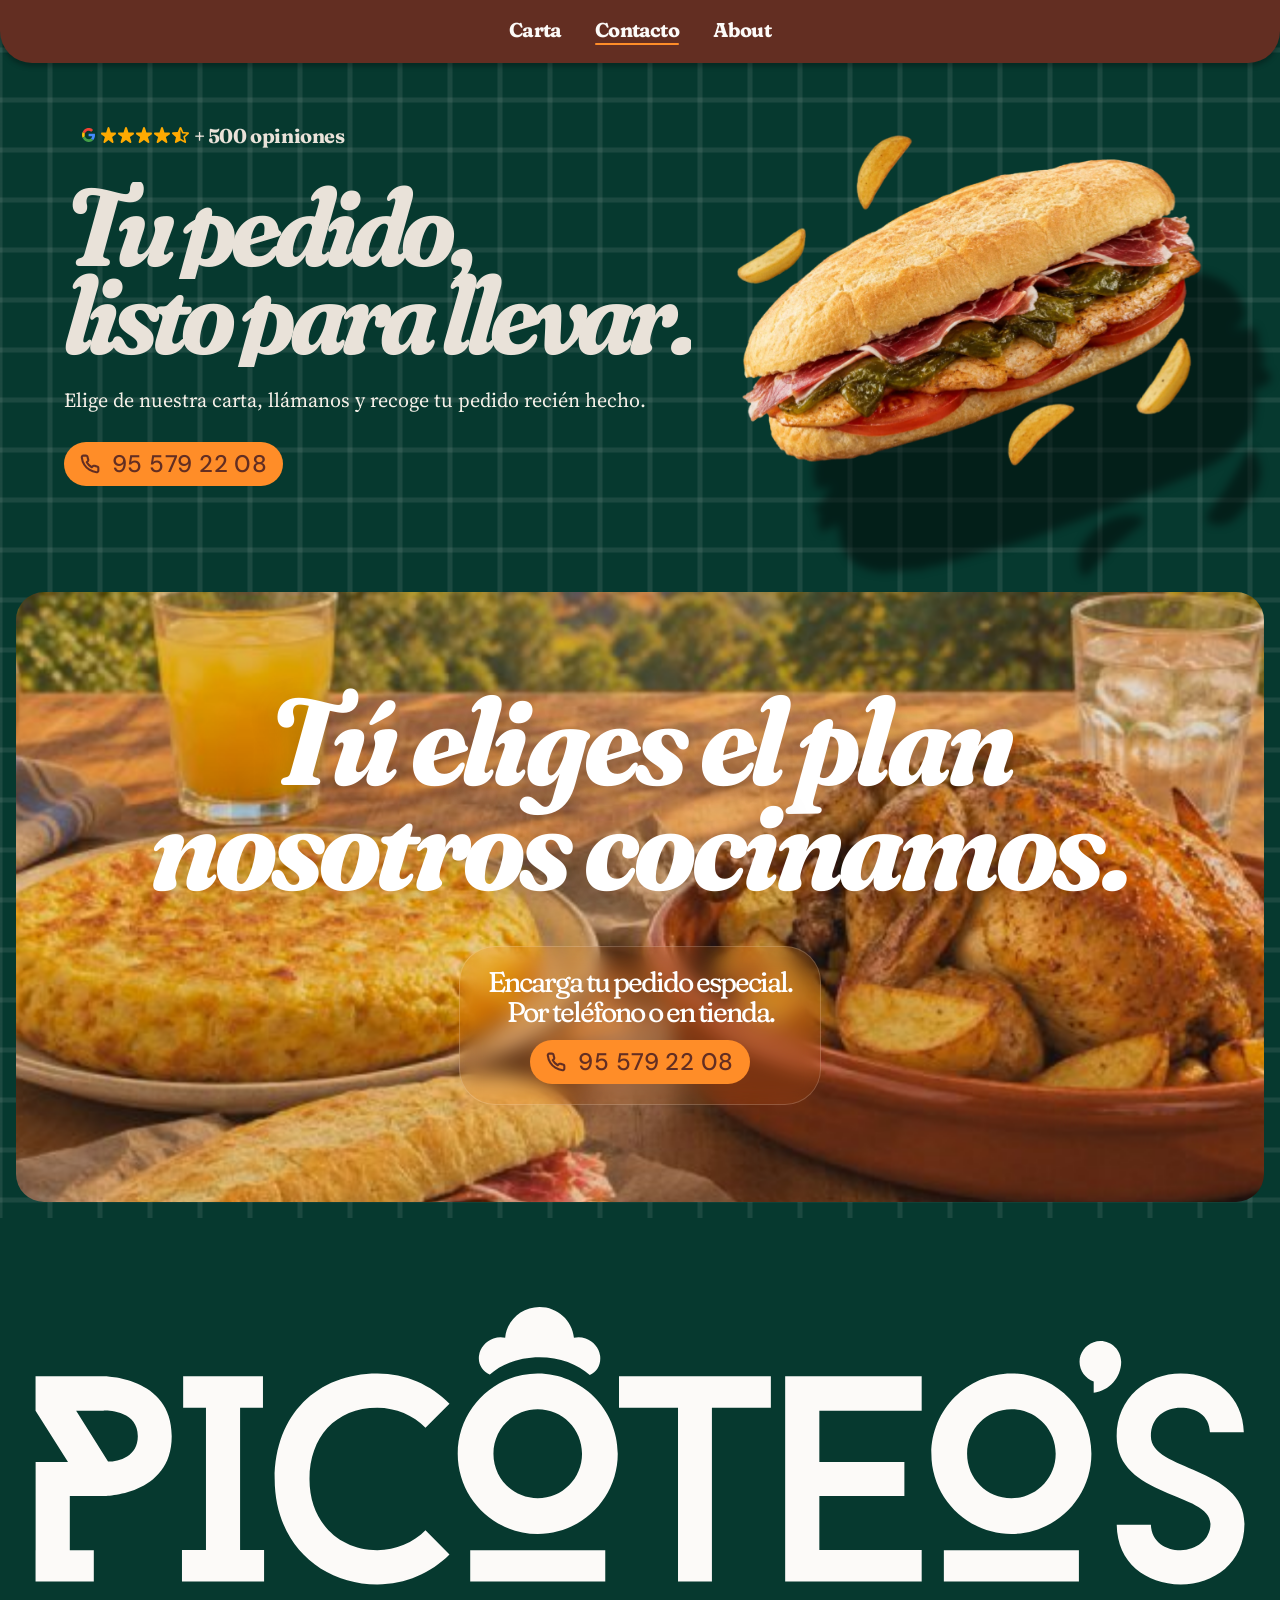
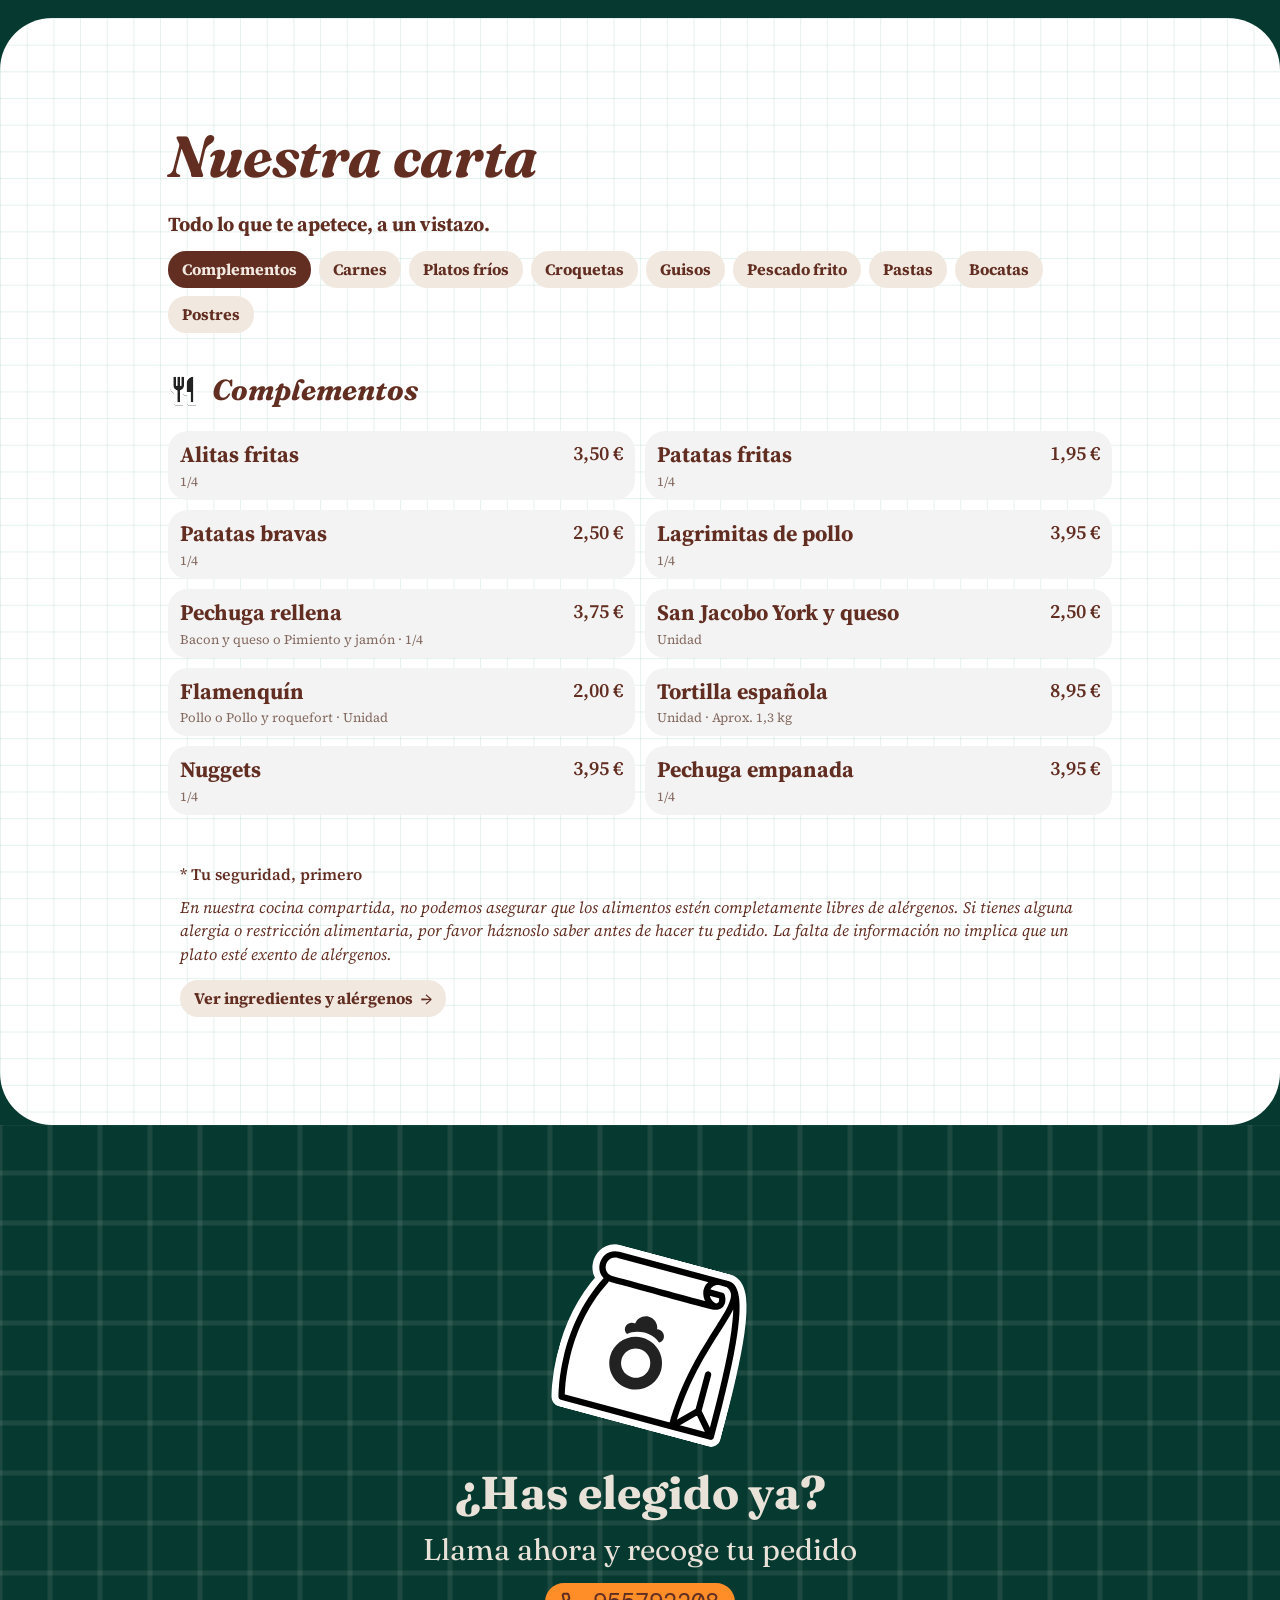
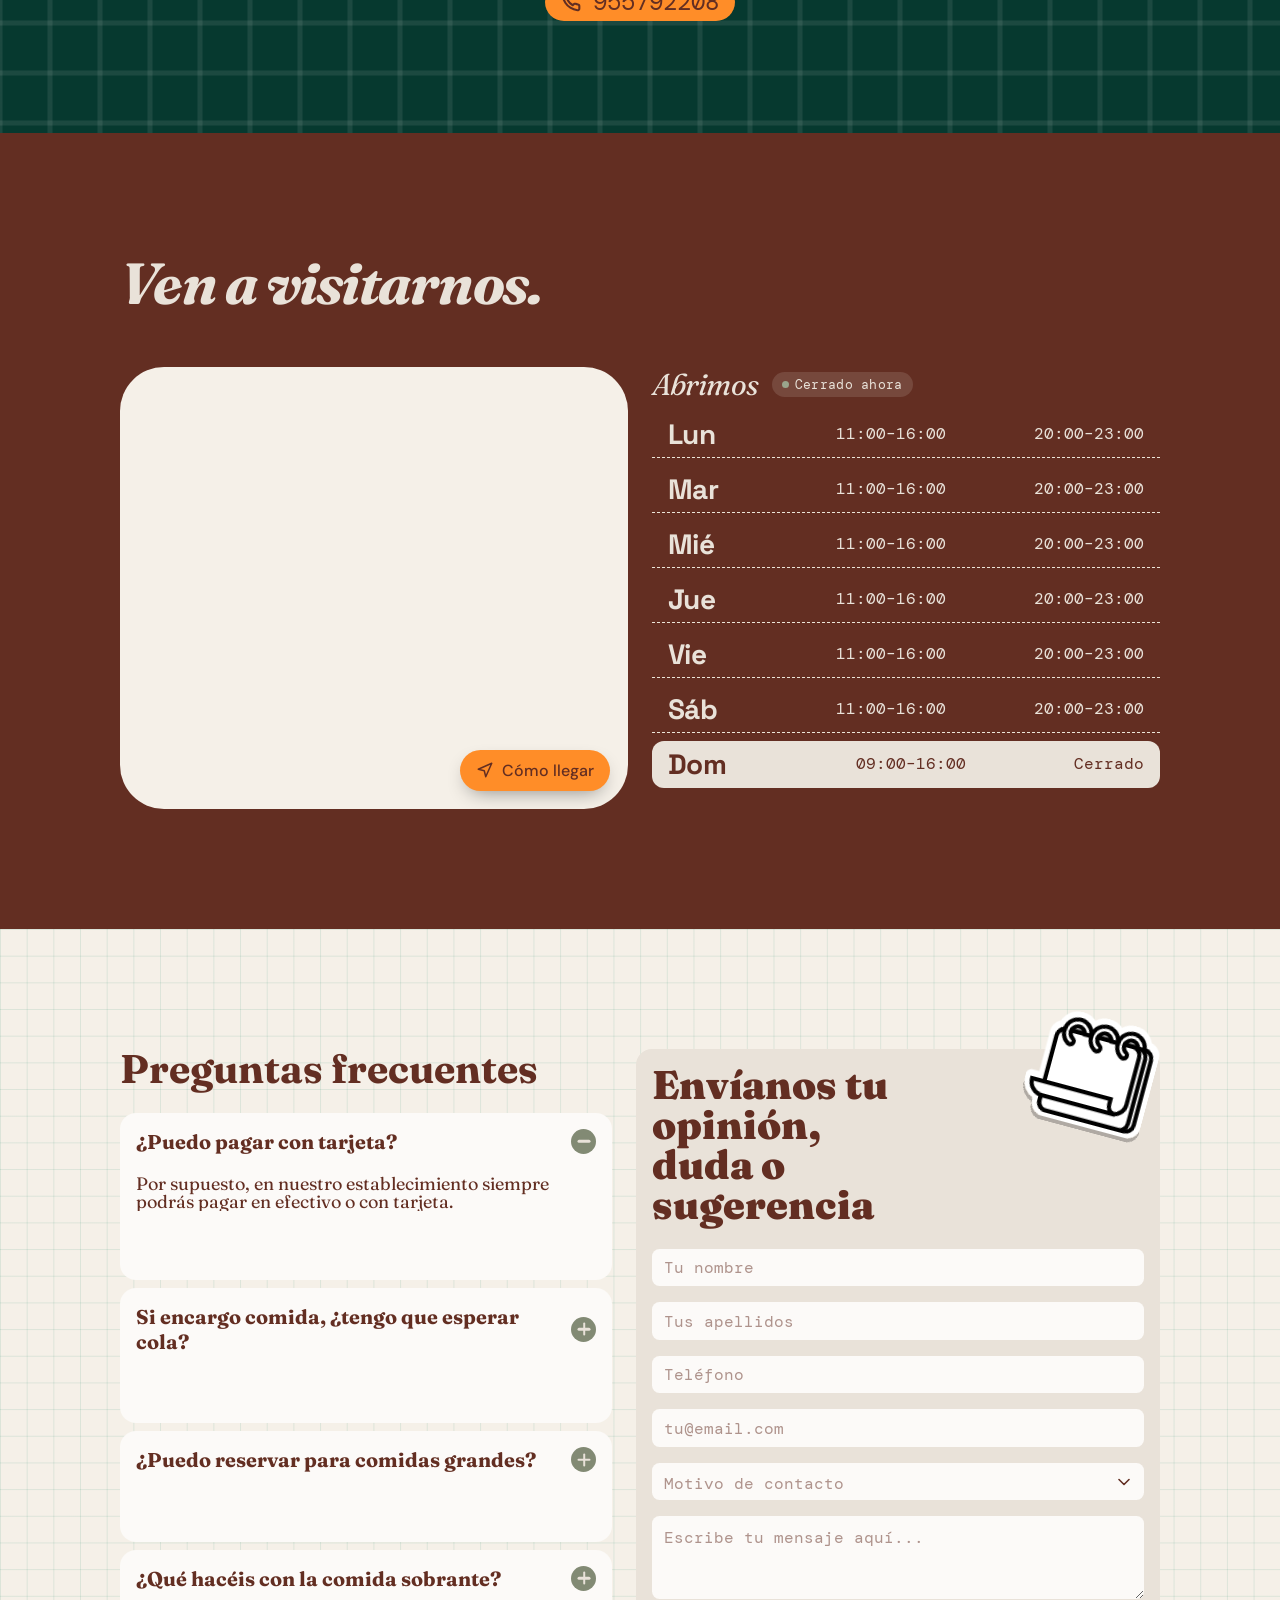
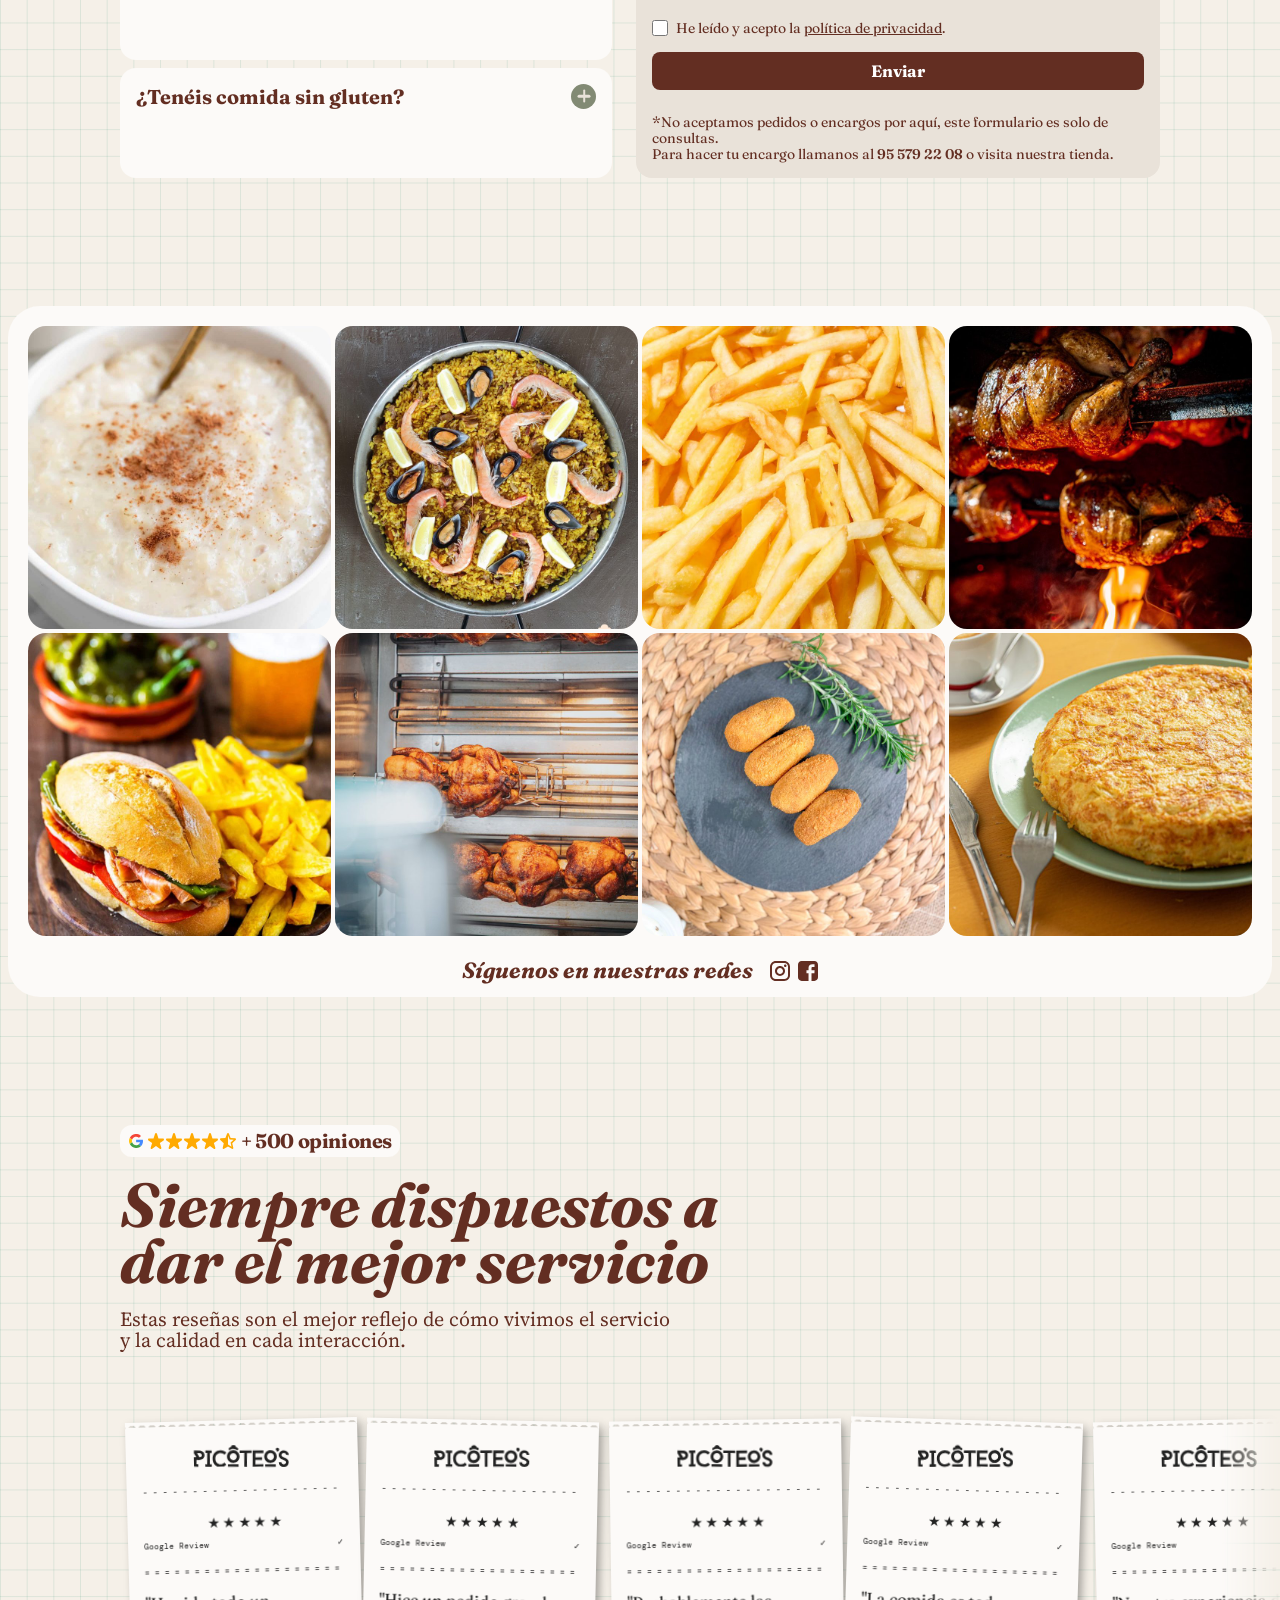
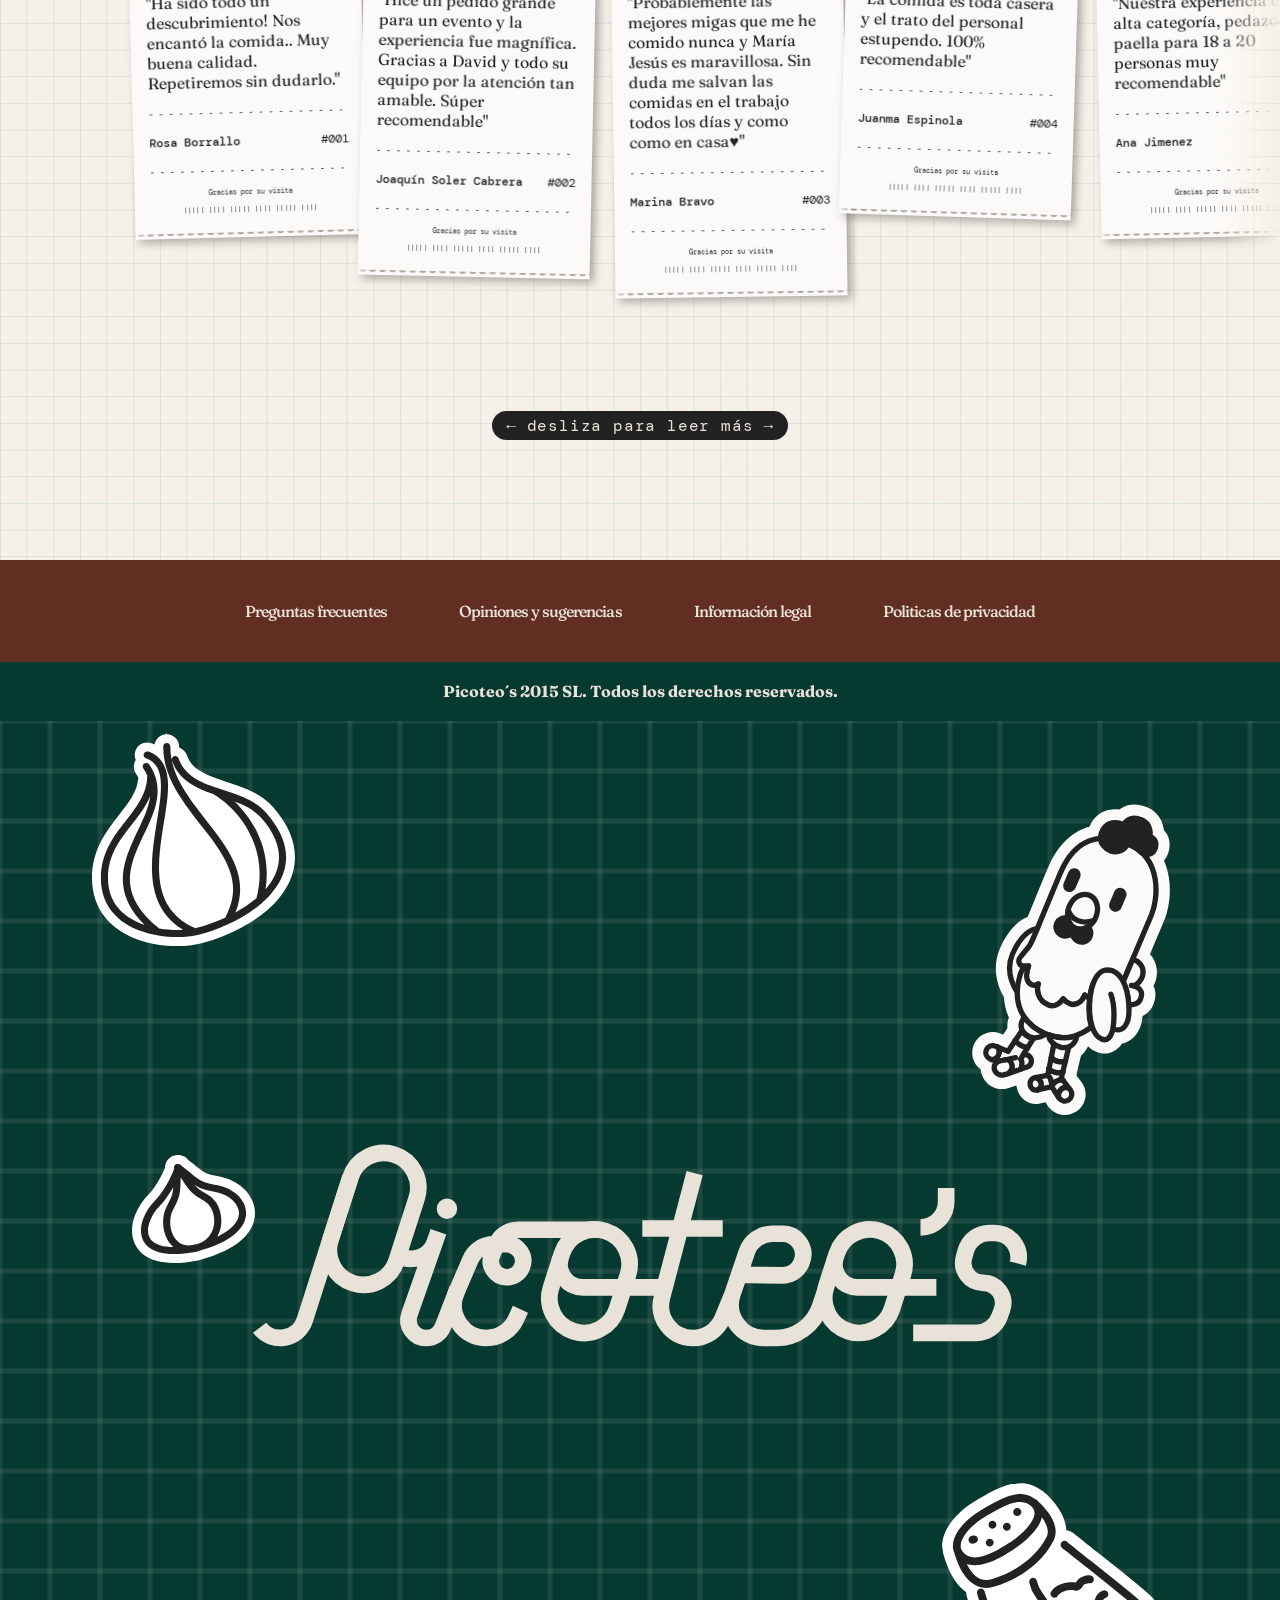
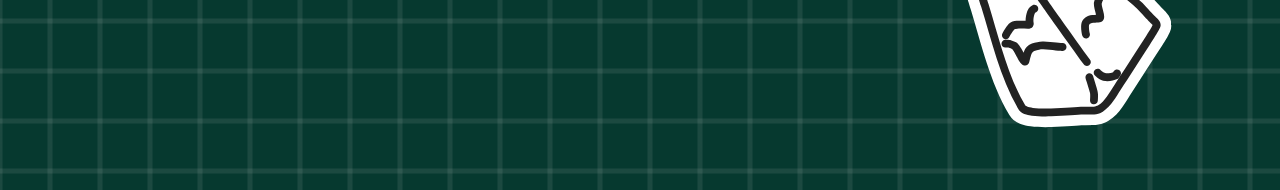
==== commit f04ad896: "Actualiza la home al nuevo diseño de Figma - Carta como tarjeta con esquinas redondeadas (sin olas) " ====
--- a/index.html
+++ b/index.html
@@ -34,7 +34,8 @@
 <main>
 
   <!-- HERO -->
-  <section class="hero grid-dark" id="inicio" aria-labelledby="hero-title">
+  <div class="top grid-dark">
+  <section class="hero" id="inicio" aria-labelledby="hero-title">
     <div class="hero__inner">
       <div class="hero__text">
         <div class="rating reveal" style="--d:.05s" aria-label="Valoración 4,5 de 5 en Google, más de 500 opiniones">
@@ -64,7 +65,7 @@
   </section>
 
   <!-- TÚ ELIGES EL PLAN -->
-  <section class="plan grid-dark" id="nosotros" aria-labelledby="plan-title">
+  <section class="plan" id="nosotros" aria-labelledby="plan-title">
     <div class="plan__card zoom-in">
       <img class="plan__bg" src="assets/plan-fondo.jpg" alt="" data-parallax-bg>
       <h2 class="plan__title" id="plan-title"><span class="reveal" style="display:block;--d:.1s">Tú eliges el plan</span><span class="reveal" style="display:block;--d:.22s">nosotros cocinamos.</span></h2>
@@ -76,6 +77,7 @@
       </div>
     </div>
   </section>
+  </div>
 
   <!-- LOGO -->
   <div class="logo-band-wrap" aria-hidden="true">
@@ -83,8 +85,8 @@
   </div>
 
   <!-- CARTA -->
+  <div class="carta-wrap">
   <section class="carta grid-light" id="carta" aria-labelledby="carta-title">
-    <img class="wave wave--top" src="assets/ola-superior.svg" alt="" aria-hidden="true" width="1440" height="74">
     <div class="carta__bento">
       <div class="carta__inner">
         <div class="carta__head">
@@ -120,8 +122,8 @@
         </div>
       </div>
     </div>
-    <img class="wave wave--bottom" src="assets/ola-inferior.svg" alt="" aria-hidden="true" width="1440" height="74">
-  </section>
+  </section>
+  </div>
 
   <!-- CTA -->
   <section class="cta grid-dark" aria-labelledby="cta-title">
@@ -153,12 +155,12 @@
         </div>
         <div class="horario">
           <h3 class="reveal">Abrimos <span class="estado" id="estado" hidden></span></h3>
-          <div class="dia reveal" data-dia="1" style="--d:.04s"><span class="dia__nombre">Lun</span><span class="dia__h">12:00–21:00</span><span class="dia__h">12:00–21:00</span></div>
-          <div class="dia reveal" data-dia="2" style="--d:.08s"><span class="dia__nombre">Mar</span><span class="dia__h">12:00–21:00</span><span class="dia__h">12:00–21:00</span></div>
-          <div class="dia reveal" data-dia="3" style="--d:.12s"><span class="dia__nombre">Mié</span><span class="dia__h">12:00–21:00</span><span class="dia__h">12:00–21:00</span></div>
-          <div class="dia reveal" data-dia="4" style="--d:.16s"><span class="dia__nombre">Jue</span><span class="dia__h">12:00–21:00</span><span class="dia__h">12:00–21:00</span></div>
-          <div class="dia reveal" data-dia="5" style="--d:.20s"><span class="dia__nombre">Vie</span><span class="dia__h">12:00–22:00</span><span class="dia__h">12:00–22:00</span></div>
-          <div class="dia reveal" data-dia="6" style="--d:.24s"><span class="dia__nombre">Sáb</span><span class="dia__h">12:00–22:00</span><span class="dia__h">12:00–22:00</span></div>
+          <div class="dia reveal" data-dia="1" style="--d:.04s"><span class="dia__nombre">Lun</span><span class="dia__h">11:00–16:00</span><span class="dia__h">20:00–23:00</span></div>
+          <div class="dia reveal" data-dia="2" style="--d:.08s"><span class="dia__nombre">Mar</span><span class="dia__h">11:00–16:00</span><span class="dia__h">20:00–23:00</span></div>
+          <div class="dia reveal" data-dia="3" style="--d:.12s"><span class="dia__nombre">Mié</span><span class="dia__h">11:00–16:00</span><span class="dia__h">20:00–23:00</span></div>
+          <div class="dia reveal" data-dia="4" style="--d:.16s"><span class="dia__nombre">Jue</span><span class="dia__h">11:00–16:00</span><span class="dia__h">20:00–23:00</span></div>
+          <div class="dia reveal" data-dia="5" style="--d:.20s"><span class="dia__nombre">Vie</span><span class="dia__h">11:00–16:00</span><span class="dia__h">20:00–23:00</span></div>
+          <div class="dia reveal" data-dia="6" style="--d:.24s"><span class="dia__nombre">Sáb</span><span class="dia__h">11:00–16:00</span><span class="dia__h">20:00–23:00</span></div>
           <div class="dia reveal" data-dia="0" style="--d:.28s"><span class="dia__nombre">Dom</span><span class="dia__h">09:00–16:00</span><span class="dia__h">Cerrado</span></div>
         </div>
       </div>
@@ -166,7 +168,8 @@
   </section>
 
   <!-- FAQ + FORMULARIO -->
-  <section class="faqform grid-light" id="contacto" aria-label="Preguntas frecuentes y contacto">
+  <div class="crema-wrap grid-light">
+  <section class="faqform" id="contacto" aria-label="Preguntas frecuentes y contacto">
     <div class="faqform__inner">
       <div class="faq" id="faq">
         <h2 class="reveal">Preguntas frecuentes</h2>
@@ -269,7 +272,7 @@
   </section>
 
   <!-- TESTIMONIOS -->
-  <section class="testimonios grid-light" id="opiniones" aria-labelledby="testimonios-title">
+  <section class="testimonios" id="opiniones" aria-labelledby="testimonios-title">
     <div class="testimonios__head">
       <div class="rating reveal" aria-label="Valoración 4,5 de 5 en Google, más de 500 opiniones">
         <span class="rating__icons" aria-hidden="true">
@@ -286,6 +289,7 @@
     <div class="strip" id="strip" tabindex="0" aria-label="Reseñas de clientes, desplázate horizontalmente"></div>
     <div class="swipe"><span><button type="button" data-dir="-1" aria-label="Reseñas anteriores">←</button> desliza para leer más <button type="button" data-dir="1" aria-label="Más reseñas">→</button></span></div>
   </section>
+  </div>
 
 </main>
 
--- a/css/styles.css
+++ b/css/styles.css
@@ -117,7 +117,7 @@
 }
 
 /* ---------- HERO ---------- */
-.hero { padding: 120px 100px 100px; display: flex; justify-content: center; min-height: 720px; align-items: center; }
+.hero { padding: 120px 100px 20px; display: flex; justify-content: center; align-items: center; }
 .hero__inner { width: 100%; max-width: 1440px; display: flex; gap: 32px; align-items: center; }
 .hero__text { display: flex; flex-direction: column; gap: 32px; align-items: flex-start; flex-shrink: 0; }
 .hero__title {
@@ -175,12 +175,11 @@
 .logo-band-wrap { position: relative; overflow: hidden; }
 
 /* ---------- CARTA ---------- */
-.carta { position: relative; background-color: #fff; }
-.wave { display: block; width: 100%; height: auto; position: relative; z-index: 2; }
-.wave--top { margin-top: -2px; background-color: var(--verde); }
-.wave--bottom { margin-bottom: -2px; }
-.carta__bento { display: flex; justify-content: center; padding: 84px 120px 120px; }
-.carta__inner { width: 100%; max-width: 1440px; display: flex; flex-direction: column; gap: 36px; padding: 48px; }
+.carta-wrap { background: var(--verde); position: relative; z-index: 1; margin-block: -2px; }
+.carta { position: relative; background-color: #fff; border-radius: 52px; padding: 0 120px; }
+.carta--page { padding: 0; }
+.carta__bento { display: flex; justify-content: center; }
+.carta__inner { width: 100%; max-width: 1200px; display: flex; flex-direction: column; gap: 36px; padding: 96px 48px; }
 .carta__head { display: flex; flex-direction: column; gap: 12px; }
 .h-carta {
   margin: 0; font-family: var(--f-display); font-style: italic; font-weight: 700;
@@ -242,7 +241,7 @@
 .cta p { margin: 0; font-family: var(--f-display); font-size: 30px; line-height: 22px; color: var(--crema); font-variation-settings: "SOFT" 0, "WONK" 1; }
 
 /* ---------- VEN A VISITARNOS ---------- */
-.visita { background: var(--marron); padding: 120px; display: flex; justify-content: center; position: relative; z-index: 1; filter: drop-shadow(0 36px 2px rgba(0, 0, 0, .25)); }
+.visita { background: var(--marron); padding: 120px; display: flex; justify-content: center; position: relative; z-index: 1; }
 .visita__inner { width: 100%; max-width: 1440px; display: flex; flex-direction: column; gap: 24px; }
 .visita h2 {
   margin: 0; font-family: var(--f-display); font-style: italic; font-weight: 700; font-size: 58px; line-height: 36px;
@@ -281,7 +280,8 @@
 .dia.hoy { background: var(--crema); color: var(--marron); border-radius: 12px; border-bottom-color: transparent; }
 
 /* ---------- FAQ + FORM ---------- */
-.faqform { background-color: var(--crema-2); padding: 120px; display: flex; justify-content: center; }
+.crema-wrap { background-color: var(--crema-2); }
+.faqform { padding: 120px; display: flex; justify-content: center; }
 .faqform__inner { width: 100%; max-width: 1440px; display: flex; gap: 24px; align-items: stretch; }
 .faq { flex: 1 1 0; min-width: 0; display: flex; flex-direction: column; gap: 24px; }
 .faq h2 { margin: 0; font-family: var(--f-display); font-weight: 700; font-size: 40px; line-height: 40px; font-variation-settings: "SOFT" 0, "WONK" 1; }
@@ -355,7 +355,7 @@
 .hp { position: absolute !important; left: -9999px !important; }
 
 /* ---------- REDES SOCIALES ---------- */
-.redes { background: var(--crema-2); padding: 8px; }
+.redes { padding: 8px; }
 .redes__card { background: var(--gris); border-radius: 32px; padding: 16px; display: flex; flex-direction: column; gap: 21px; align-items: center; }
 .feed { width: 100%; padding: 4px; }
 .feed__widget { width: 100%; min-height: 0; }
@@ -374,7 +374,7 @@
 .redes__icons img { width: 20px; height: 20px; }
 
 /* ---------- TESTIMONIOS ---------- */
-.testimonios { background-color: var(--crema-2); padding: 120px 0; display: flex; flex-direction: column; gap: 40px; overflow: hidden; }
+.testimonios { padding: 120px 0; display: flex; flex-direction: column; gap: 40px; overflow: hidden; }
 .testimonios__head { padding: 0 120px; display: flex; flex-direction: column; gap: 20px; align-items: flex-start; max-width: calc(1440px); width: 100%; margin: 0 auto; }
 .testimonios .rating { background: var(--gris); border-radius: 12px; padding: 8px; }
 .testimonios .rating__text { color: var(--marron); }
@@ -475,6 +475,7 @@
 .page-hero h1 { margin: 0 auto; max-width: 1000px; font-family: var(--f-display); font-style: italic; font-weight: 700; font-size: clamp(48px, 7.5vw, 108px); line-height: .92; letter-spacing: -.045em; font-variation-settings: "SOFT" 77, "WONK" 0; }
 .page-hero p { margin: 22px auto 0; max-width: 640px; font-size: 20px; line-height: 1.35; color: var(--crema-2); }
 .page-body { background-color: var(--crema-2); padding: 90px var(--gutter) 120px; }
+.carta--page .page-body { padding-top: 72px; }
 .doc { max-width: 880px; margin: 0 auto; display: grid; grid-template-columns: 220px minmax(0, 1fr); gap: 48px; align-items: start; }
 .toc { position: sticky; top: 100px; display: flex; flex-direction: column; gap: 4px; }
 .toc p { margin: 0 0 8px; font-family: var(--f-mono); font-size: 12px; letter-spacing: 1.2px; text-transform: uppercase; opacity: .7; }
@@ -559,8 +560,9 @@
   .sticker--salero { left: 74.1%; top: 71%; width: 17.3%; }
 }
 @media (max-width: 1024px) {
-  .carta__bento { padding: 64px 40px 90px; }
-  .carta__inner { padding: 24px 0; }
+  .carta { padding: 0 40px; border-radius: 40px; }
+  .carta--page { padding: 0; }
+  .carta__inner { padding: 72px 0; }
   .visita, .faqform { padding: 90px 40px; }
   .visita__grid, .faqform__inner { flex-direction: column; }
   .mapa { min-height: 380px; }
@@ -575,7 +577,7 @@
   .nav { padding: 18px 16px; border-radius: 0 0 24px 24px; }
   .nav__links { gap: 26px; }
   .nav__links a { font-size: 18px; }
-  .hero { padding: 110px 16px 64px; min-height: 0; }
+  .hero { padding: 110px 16px 24px; }
   .hero__inner { flex-direction: column; align-items: flex-start; gap: 40px; }
   .hero__text { gap: 24px; flex-shrink: 1; }
   .hero__title { font-size: clamp(52px, 15vw, 90px); }
@@ -588,7 +590,9 @@
   .plan__card { aspect-ratio: auto; min-height: 520px; padding: 48px 16px; gap: 32px; border-radius: 22px; }
   .plan__title { white-space: normal; font-size: clamp(44px, 13vw, 72px); line-height: .9; letter-spacing: -.03em; }
   .plan__box p { font-size: 22px; line-height: 1.2; letter-spacing: -1px; }
-  .carta__bento { padding: 40px 16px 64px; }
+  .carta { padding: 0 16px; border-radius: 28px; }
+  .carta--page { padding: 0; }
+  .carta__inner { padding: 48px 0; }
   .h-carta { font-size: 44px; line-height: 1.1; }
   .carta__sub { font-size: 18px; }
   .tabs { flex-wrap: nowrap; overflow-x: auto; margin: 0 -16px; padding: 4px 16px 8px; scrollbar-width: none; }
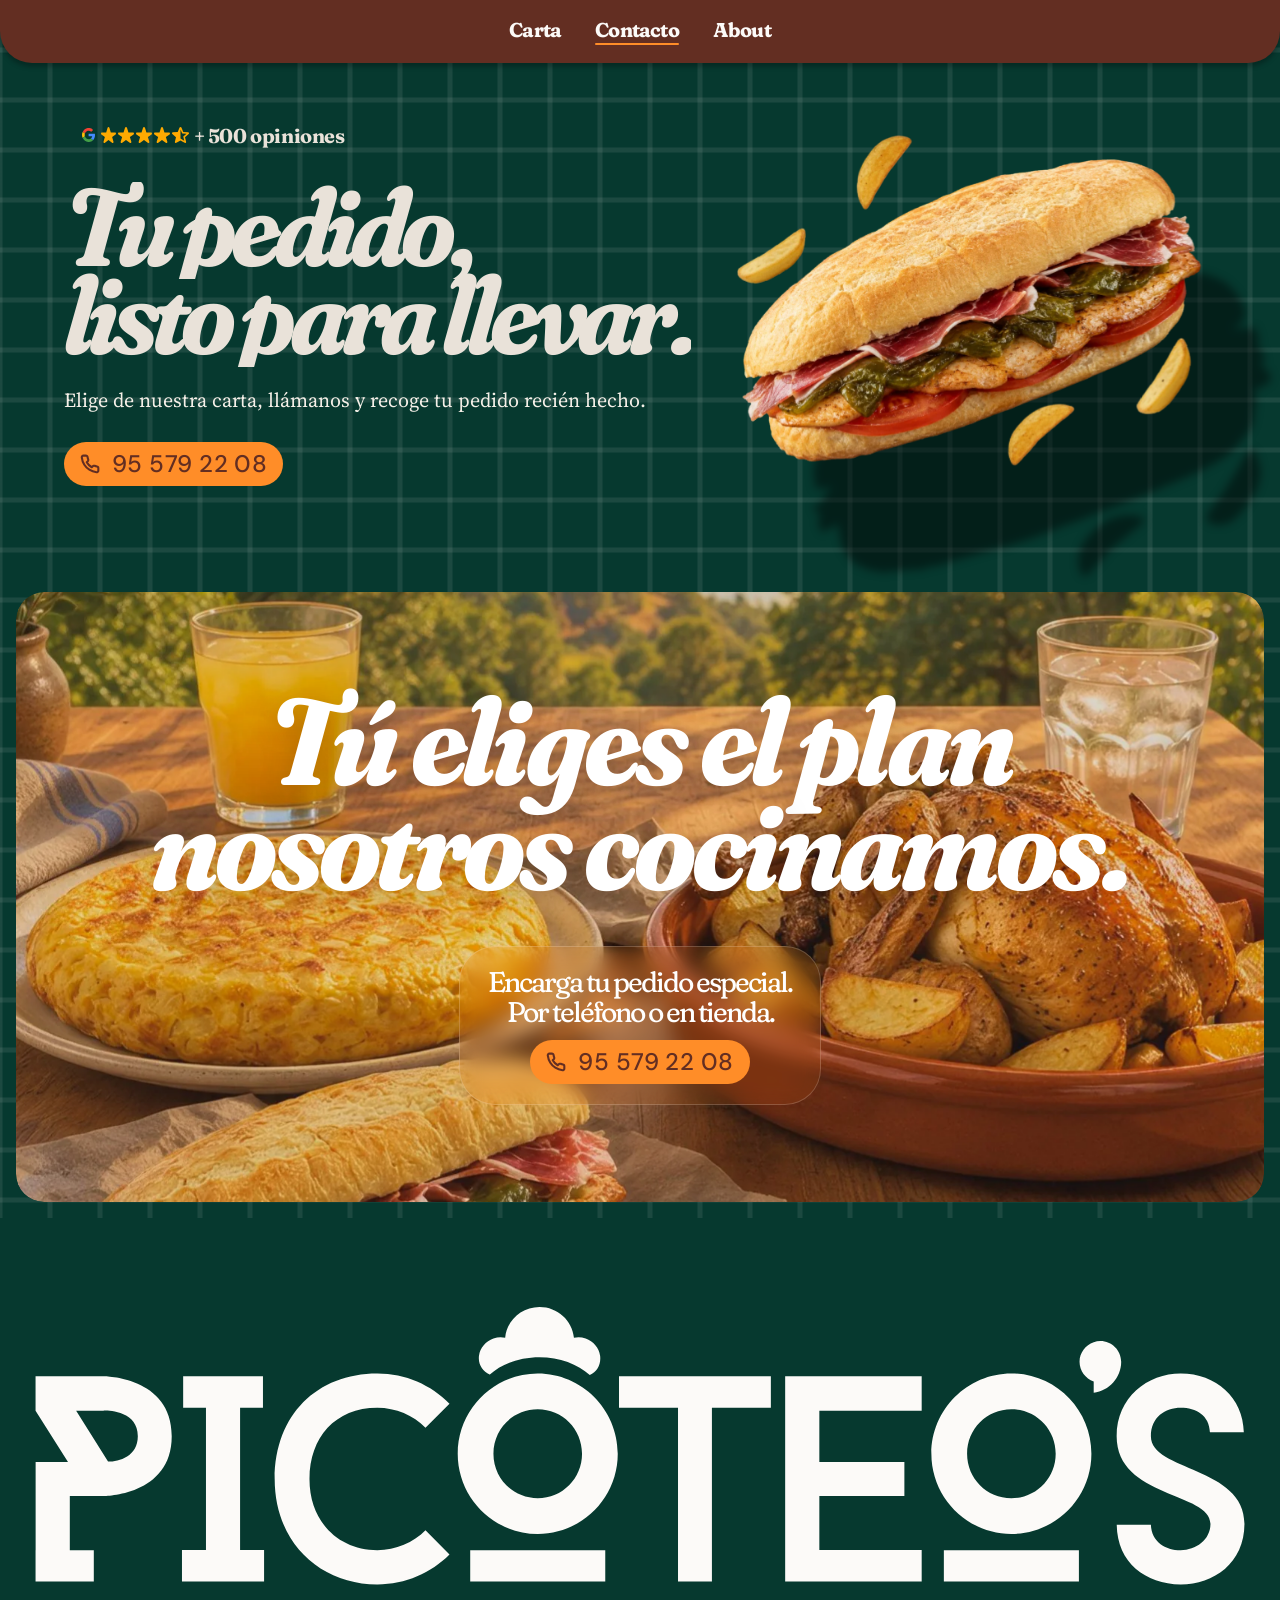
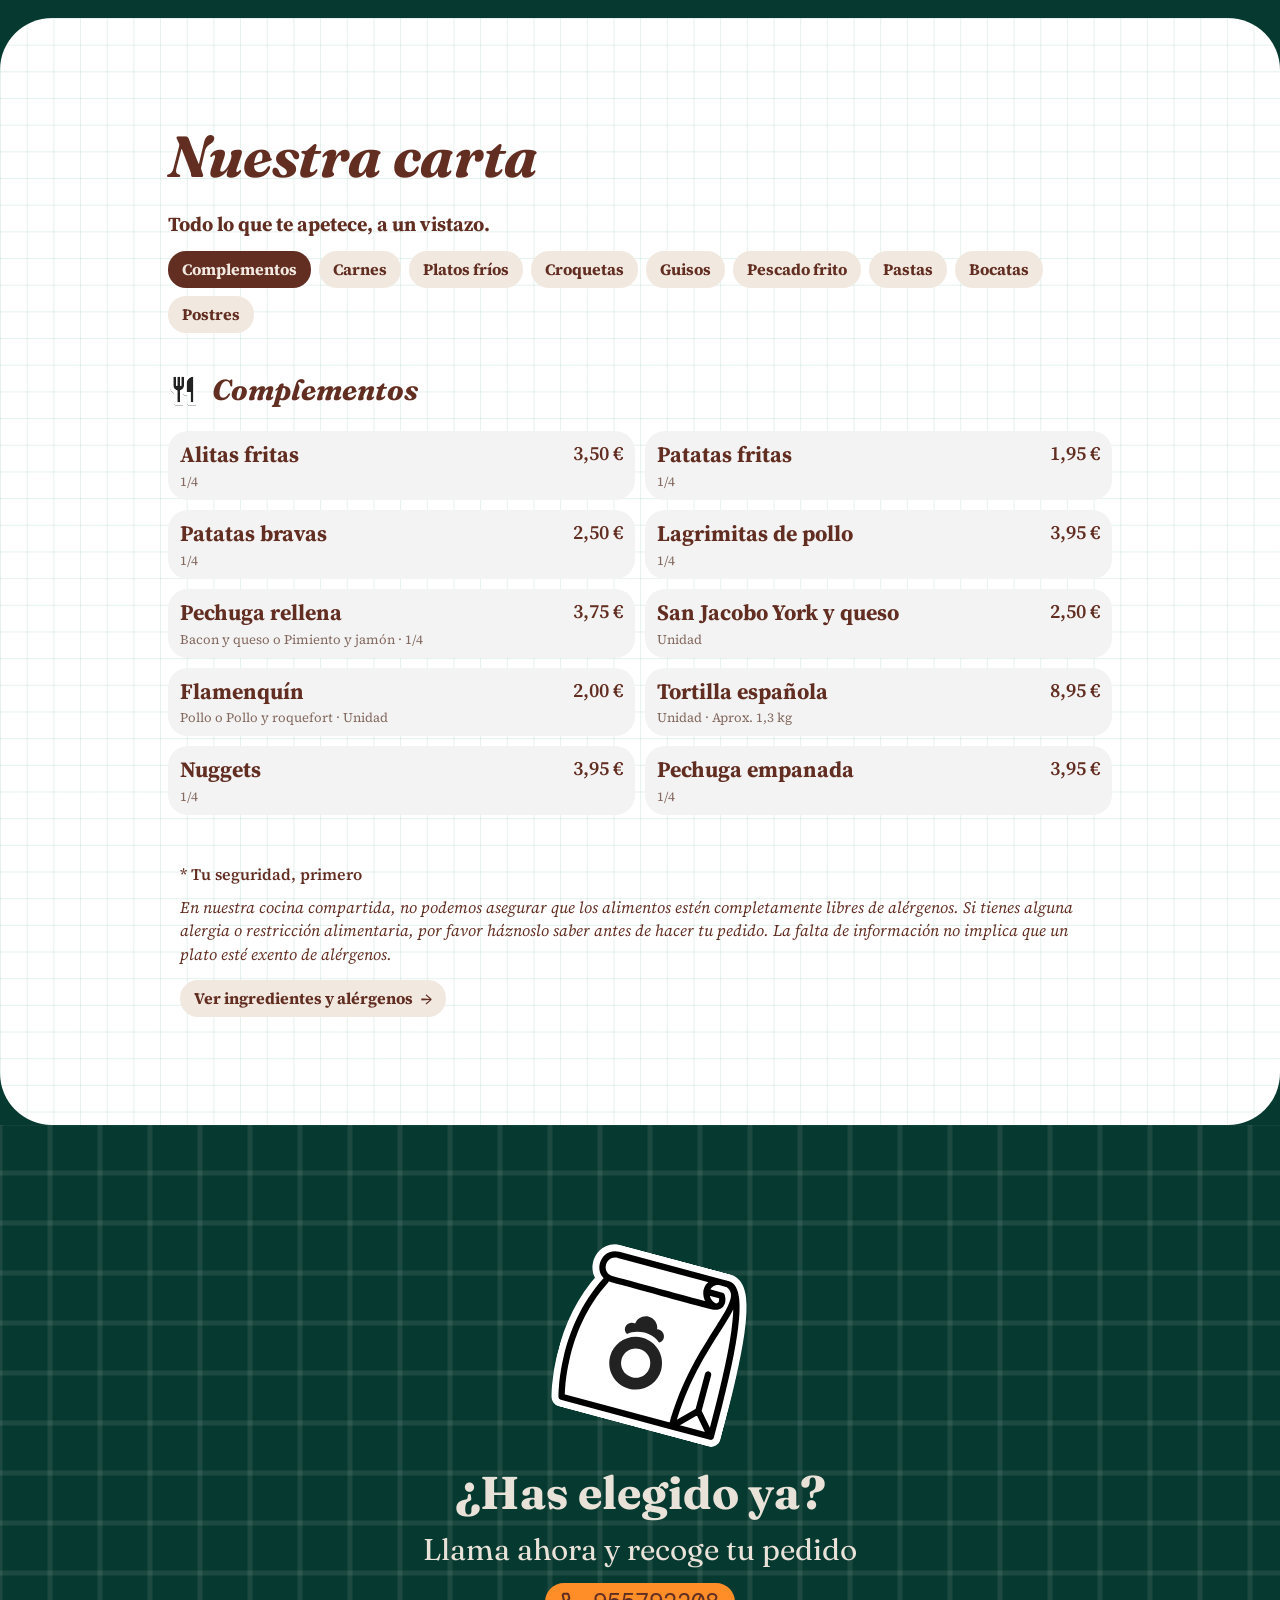
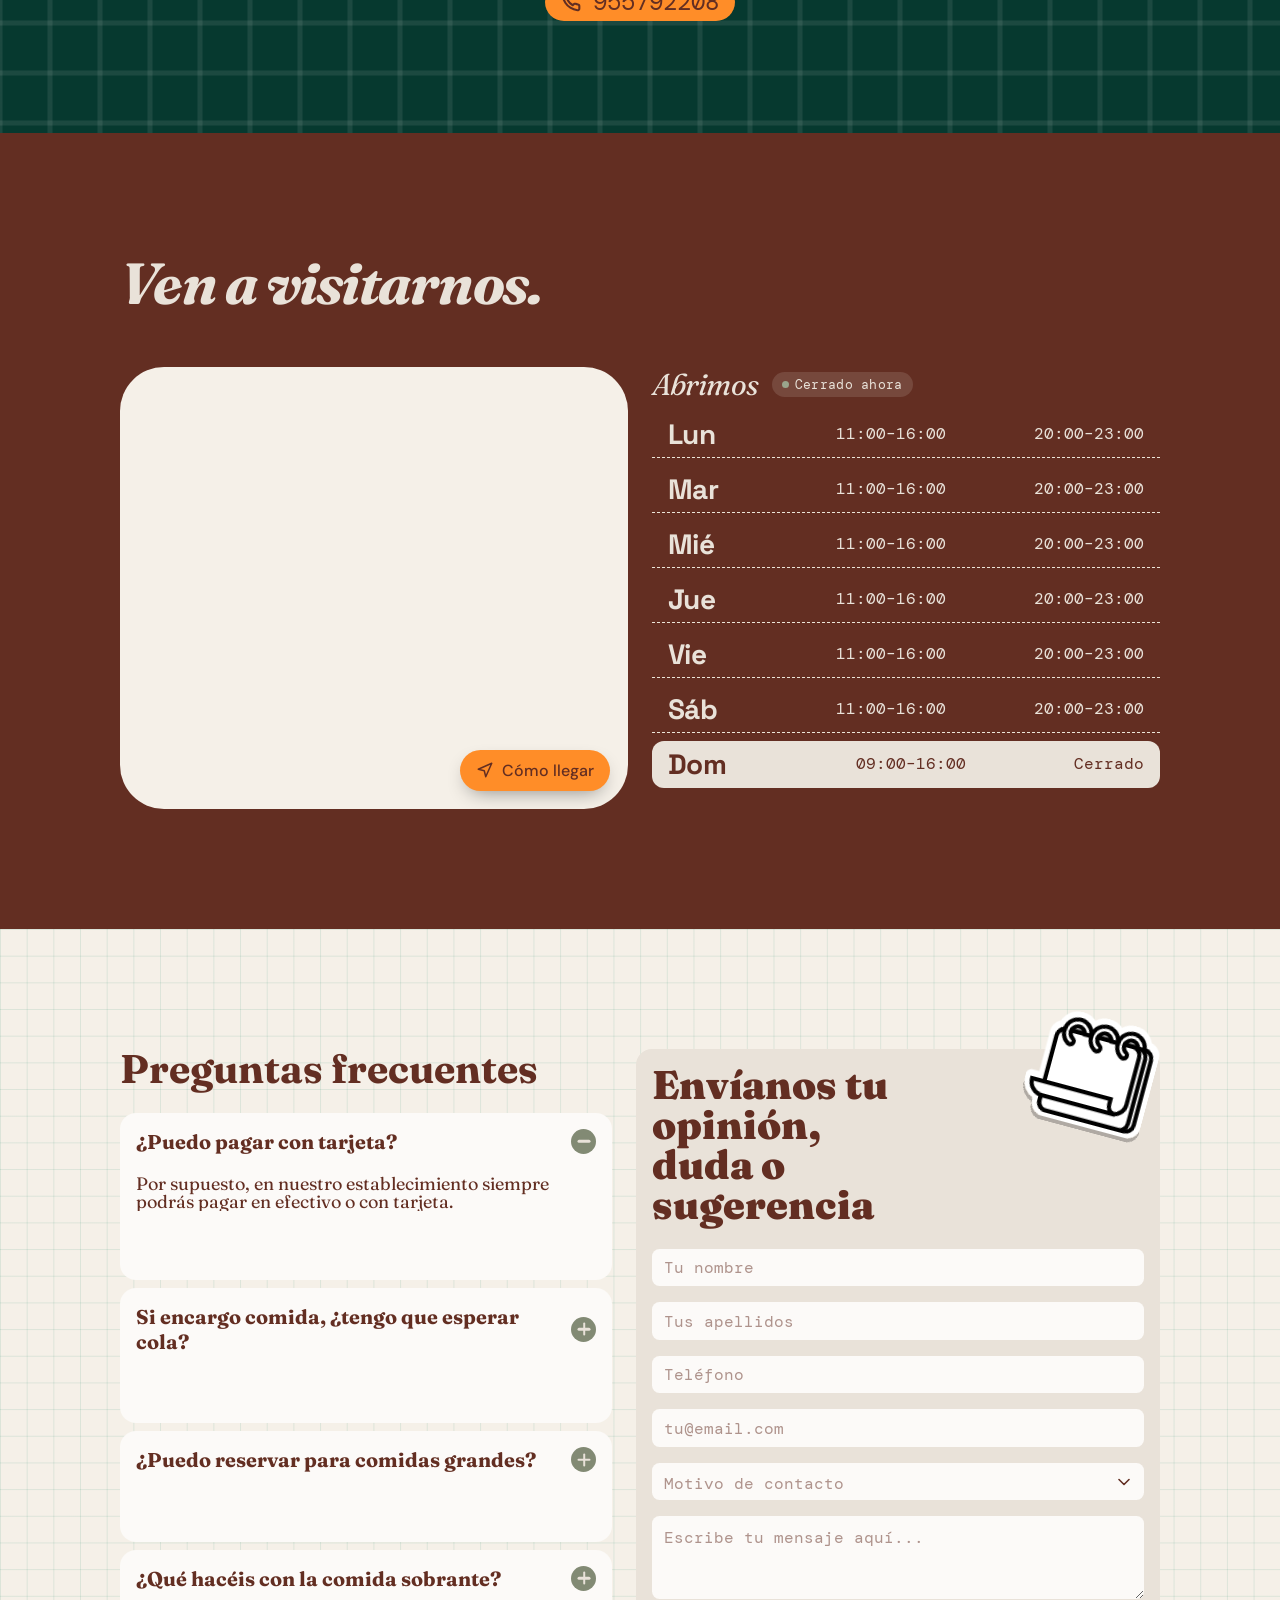
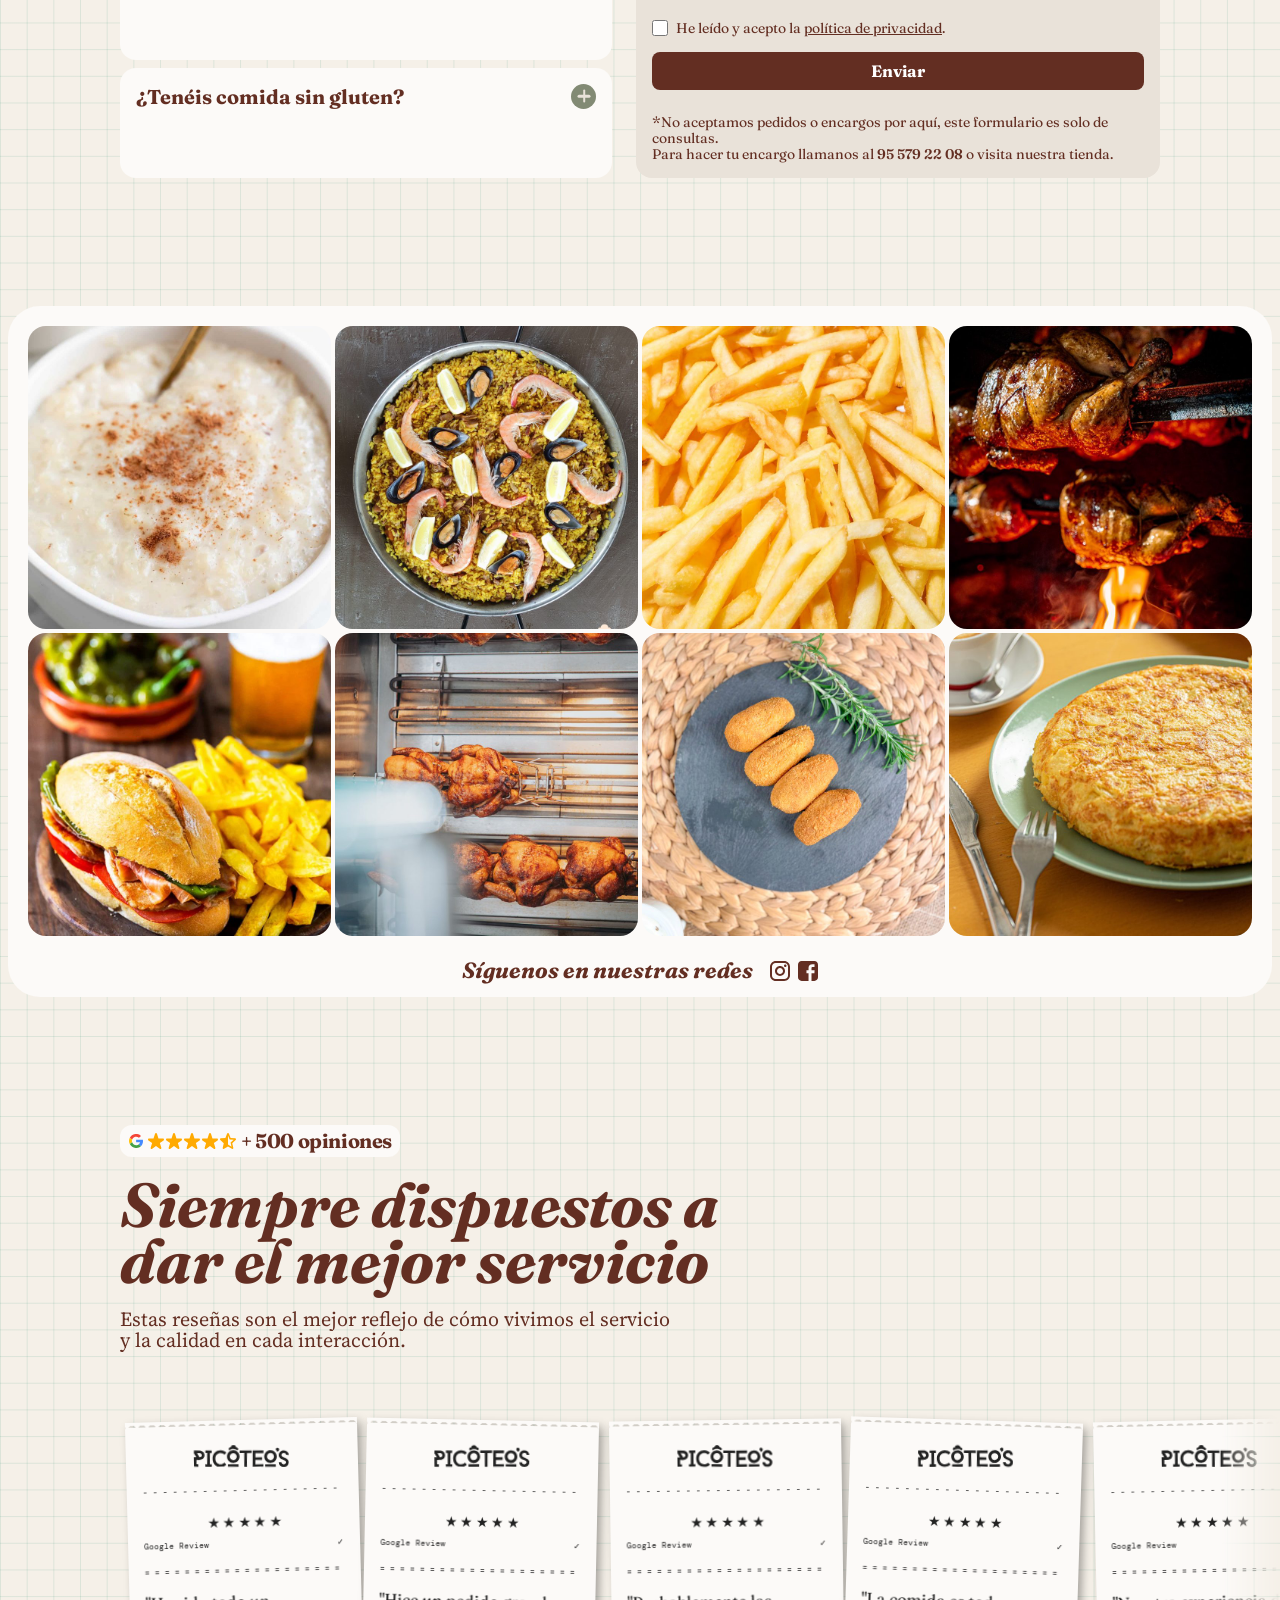
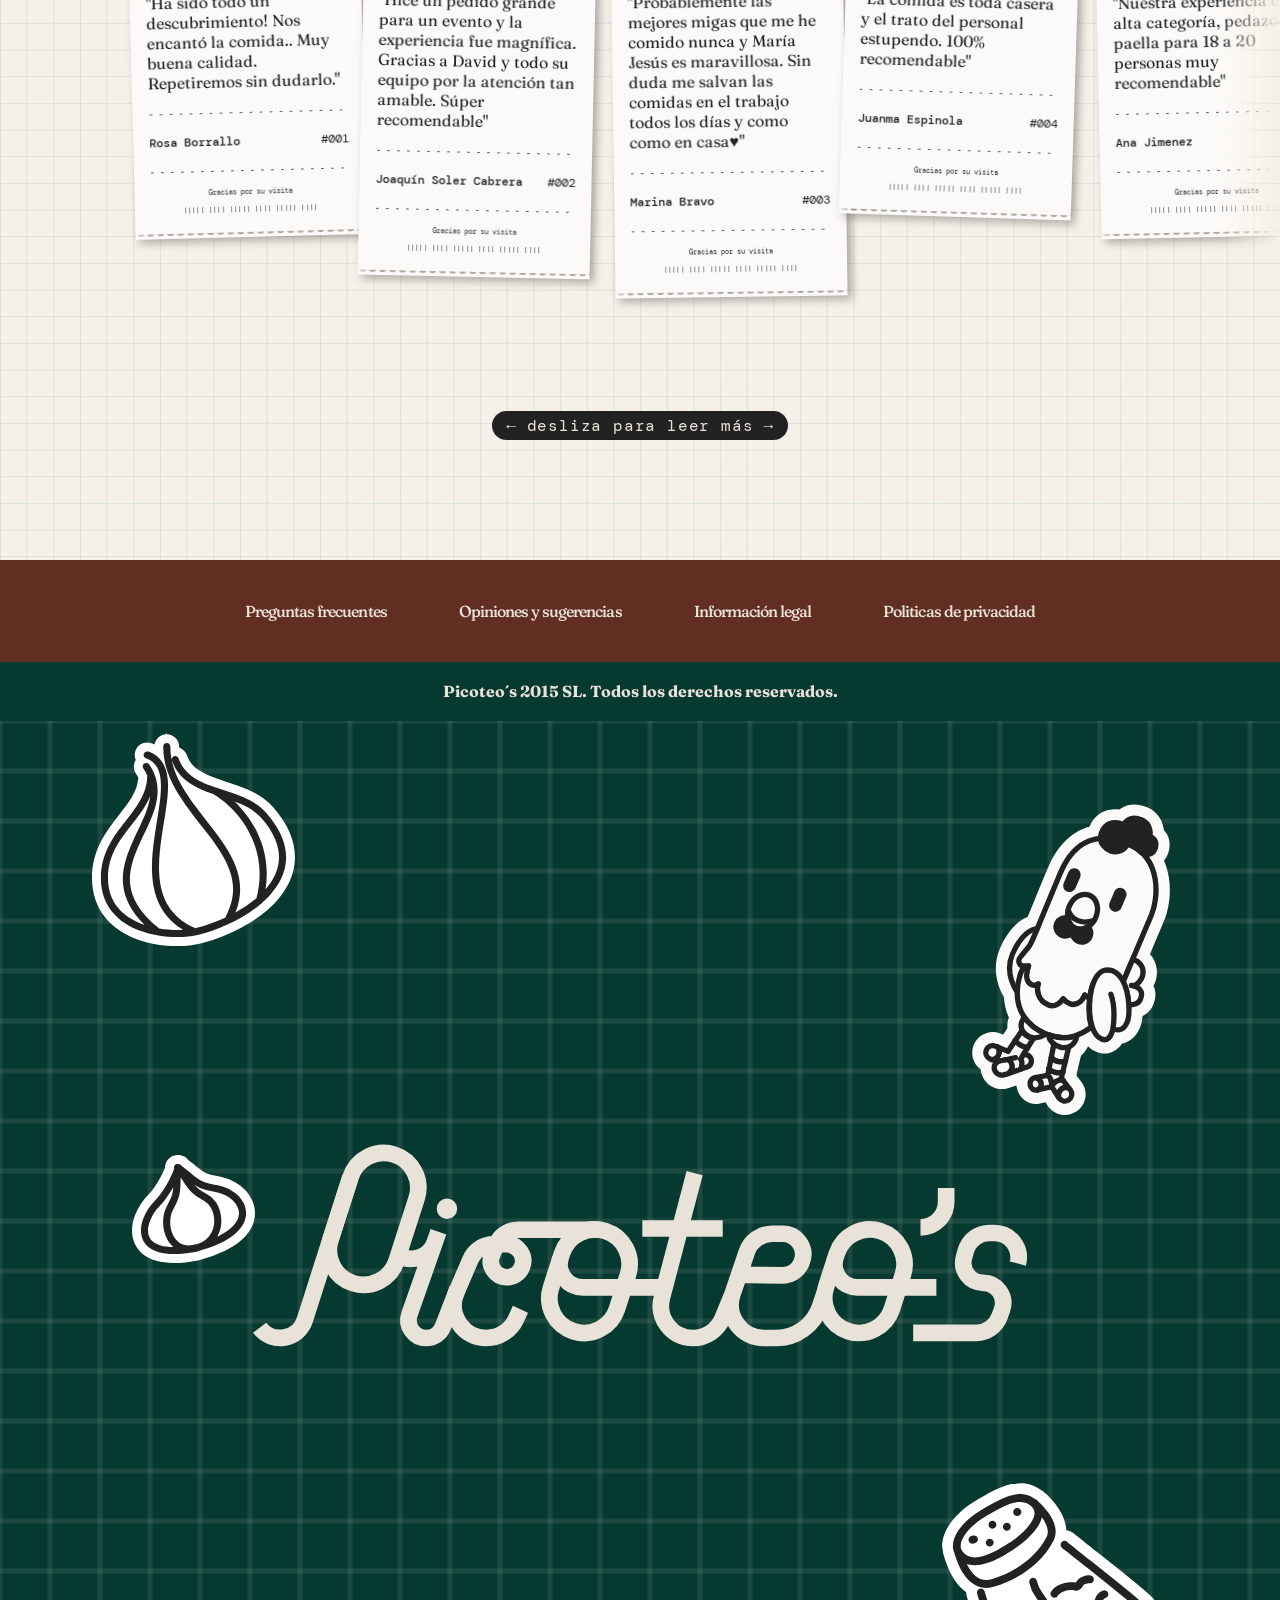
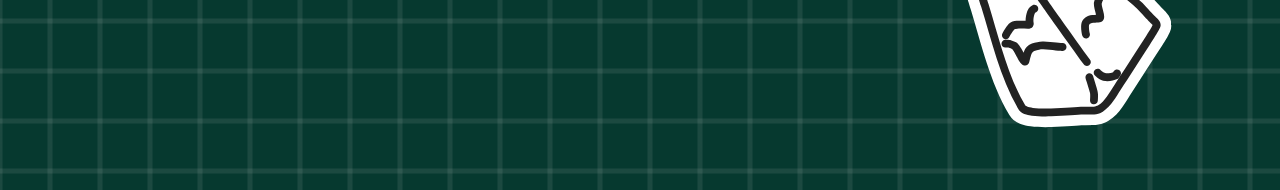
==== commit 477f7874: "Imagen de 'Tú eliges el plan' en alta resolución Co-Authored-By: Claude Opus 5.5 <noreply@anthropic." ====
--- a/index.html
+++ b/index.html
@@ -8,7 +8,9 @@
   <meta name="theme-color" content="#06392f">
   <meta property="og:title" content="Picoteo's · Tu pedido, listo para llevar">
   <meta property="og:description" content="Elige de nuestra carta, llámanos y recoge tu pedido recién hecho.">
-  <meta property="og:image" content="assets/hero-bocadillo.png">
+  <meta property="og:image" content="https://www.picoteos.es/assets/hero-bocadillo.png">
+  <meta property="og:url" content="https://www.picoteos.es/">
+  <link rel="canonical" href="https://www.picoteos.es/">
   <link rel="icon" href="assets/favicon.svg" type="image/svg+xml">
   <link rel="preconnect" href="https://fonts.googleapis.com">
   <link rel="preconnect" href="https://fonts.gstatic.com" crossorigin>
@@ -16,7 +18,7 @@
   <link rel="stylesheet" href="css/styles.css">
   <script>document.documentElement.classList.add('js')</script>
   <script type="application/ld+json">
-  {"@context":"https://schema.org","@type":"Restaurant","name":"Picoteo's","servesCuisine":"Comida casera para llevar","telephone":"+34955792208","email":"comidaspicoteos@gmail.com","address":{"@type":"PostalAddress","streetAddress":"C/ Narciso Monturiol 15, Polígono Industrial El Cáñamo I","addressLocality":"San José de la Rinconada","postalCode":"41300","addressRegion":"Sevilla","addressCountry":"ES"},"sameAs":["https://www.instagram.com/picoteo_s/","https://www.facebook.com/picoteoss"]}
+  {"@context":"https://schema.org","@type":"Restaurant","name":"Picoteo's","url":"https://www.picoteos.es","servesCuisine":"Comida casera para llevar","telephone":"+34955792208","address":{"@type":"PostalAddress","streetAddress":"C/ Narciso Monturiol 15, Polígono Industrial El Cáñamo I","addressLocality":"San José de la Rinconada","postalCode":"41300","addressRegion":"Sevilla","addressCountry":"ES"},"sameAs":["https://www.instagram.com/picoteo_s/","https://www.facebook.com/picoteoss"]}
   </script>
 </head>
 <body>
@@ -67,7 +69,7 @@
   <!-- TÚ ELIGES EL PLAN -->
   <section class="plan" id="nosotros" aria-labelledby="plan-title">
     <div class="plan__card zoom-in">
-      <img class="plan__bg" src="assets/plan-fondo.jpg" alt="" data-parallax-bg>
+      <div class="plan__bg-wrap" aria-hidden="true"><picture><source srcset="assets/plan-fondo.webp" type="image/webp"><img class="plan__bg" src="assets/plan-fondo.jpg" alt="" width="1718" height="2576" data-parallax-bg></picture></div>
       <h2 class="plan__title" id="plan-title"><span class="reveal" style="display:block;--d:.1s">Tú eliges el plan</span><span class="reveal" style="display:block;--d:.22s">nosotros cocinamos.</span></h2>
       <div class="plan__box reveal" style="--d:.35s">
         <p>Encarga tu pedido especial.<br>Por teléfono o en tienda.</p>
@@ -215,7 +217,7 @@
       <div class="form-card reveal" style="--d:.1s">
         <div class="form-card__sticker" aria-hidden="true"><img src="assets/sticker-calendario.svg" alt=""></div>
         <h2 id="form-title">Envíanos tu opinión,<br>duda o sugerencia</h2>
-        <form class="form" id="form" action="https://formsubmit.co/comidaspicoteos@gmail.com" method="POST" novalidate aria-labelledby="form-title">
+        <form class="form" id="form" action="https://formsubmit.co/monochromejoseantonio@gmail.com" method="POST" novalidate aria-labelledby="form-title">
           <input type="hidden" name="_subject" value="Nuevo mensaje desde la web de Picoteo's">
           <input type="hidden" name="_template" value="table">
           <input type="hidden" name="_captcha" value="false">
--- a/css/styles.css
+++ b/css/styles.css
@@ -149,7 +149,8 @@
   display: flex; flex-direction: column; gap: 48px; align-items: center; justify-content: center;
   padding: 80px 120px; isolation: isolate;
 }
-.plan__bg { position: absolute; inset: 0; width: 100%; height: 100%; object-fit: cover; z-index: -1; transform: scale(1.12); will-change: transform; }
+.plan__bg-wrap { position: absolute; inset: 0; z-index: -1; overflow: hidden; border-radius: inherit; }
+.plan__bg { position: absolute; inset: 0; width: 100%; height: 100%; max-width: none; object-fit: cover; object-position: 50% 49%; transform: scale(1.03); will-change: transform; }
 .plan__title {
   margin: 0; text-align: center; color: #fff;
   font-family: var(--f-display); font-style: italic; font-weight: 768;
